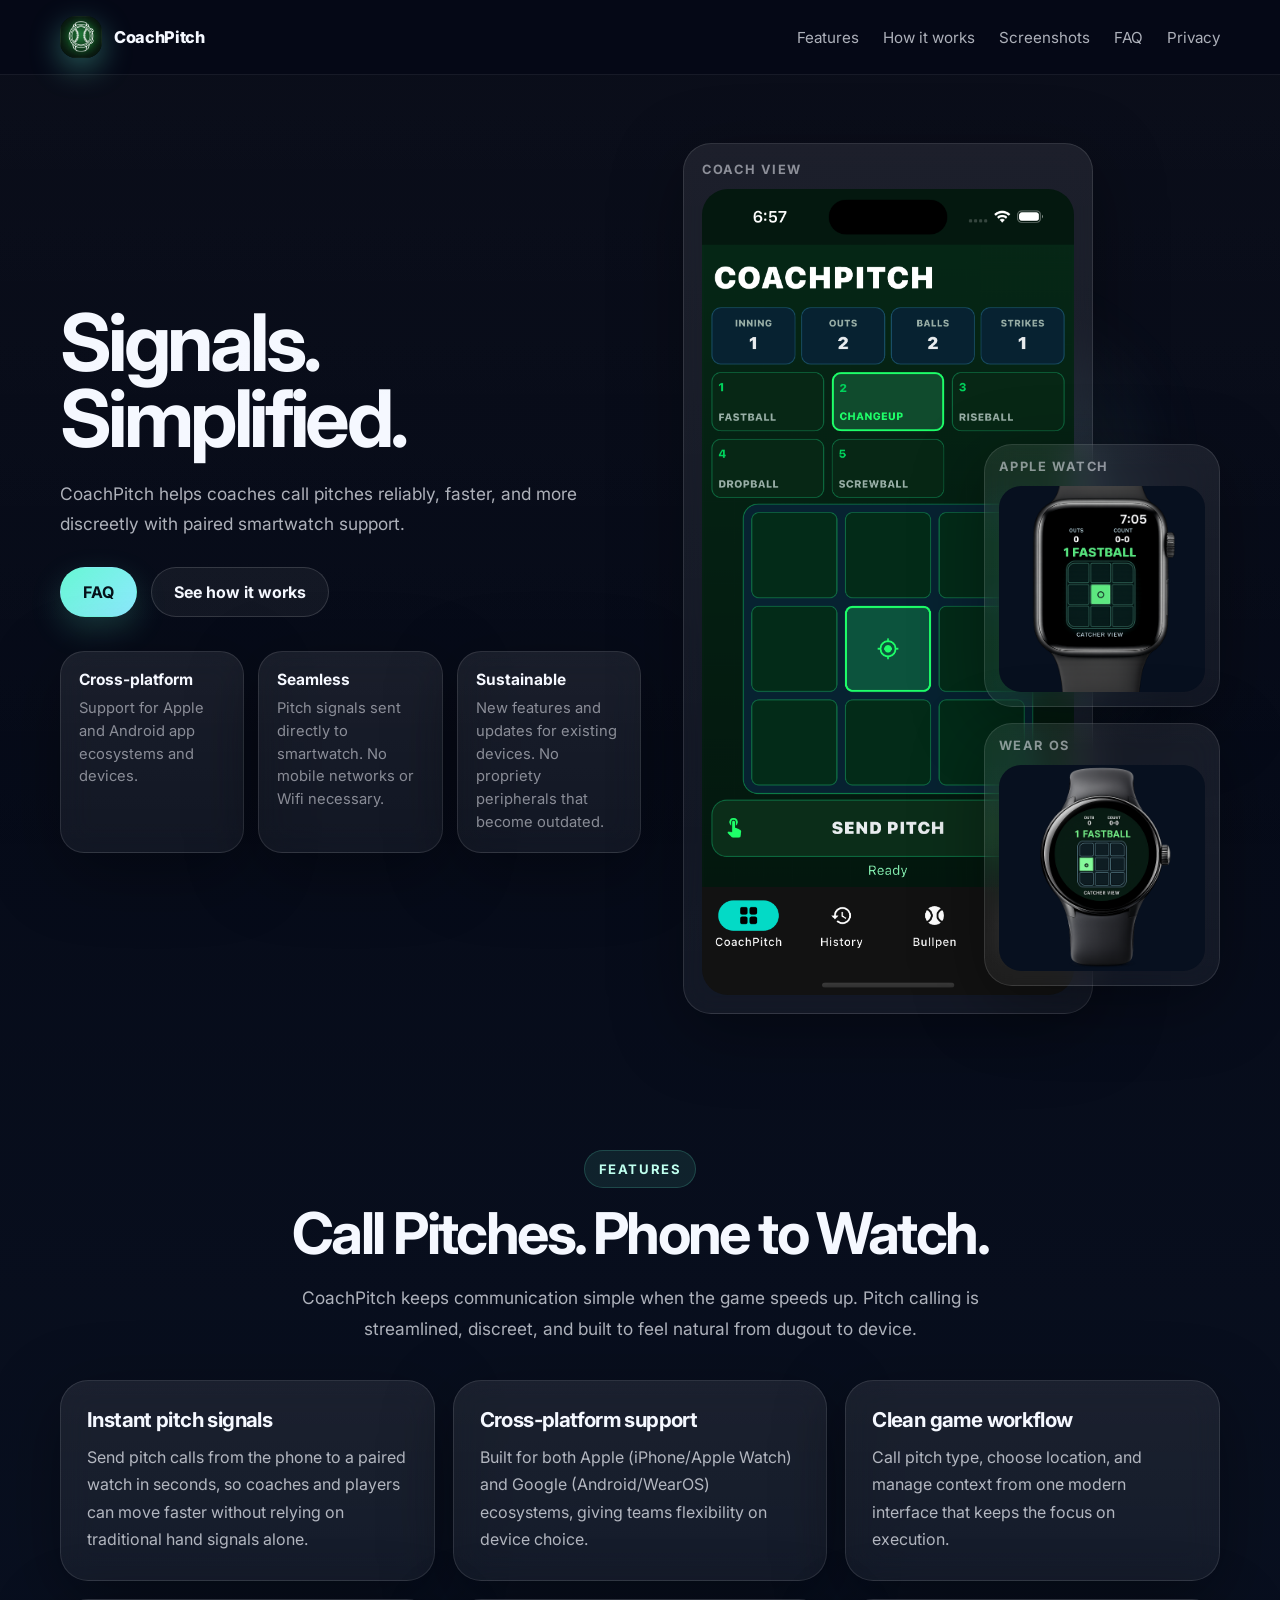
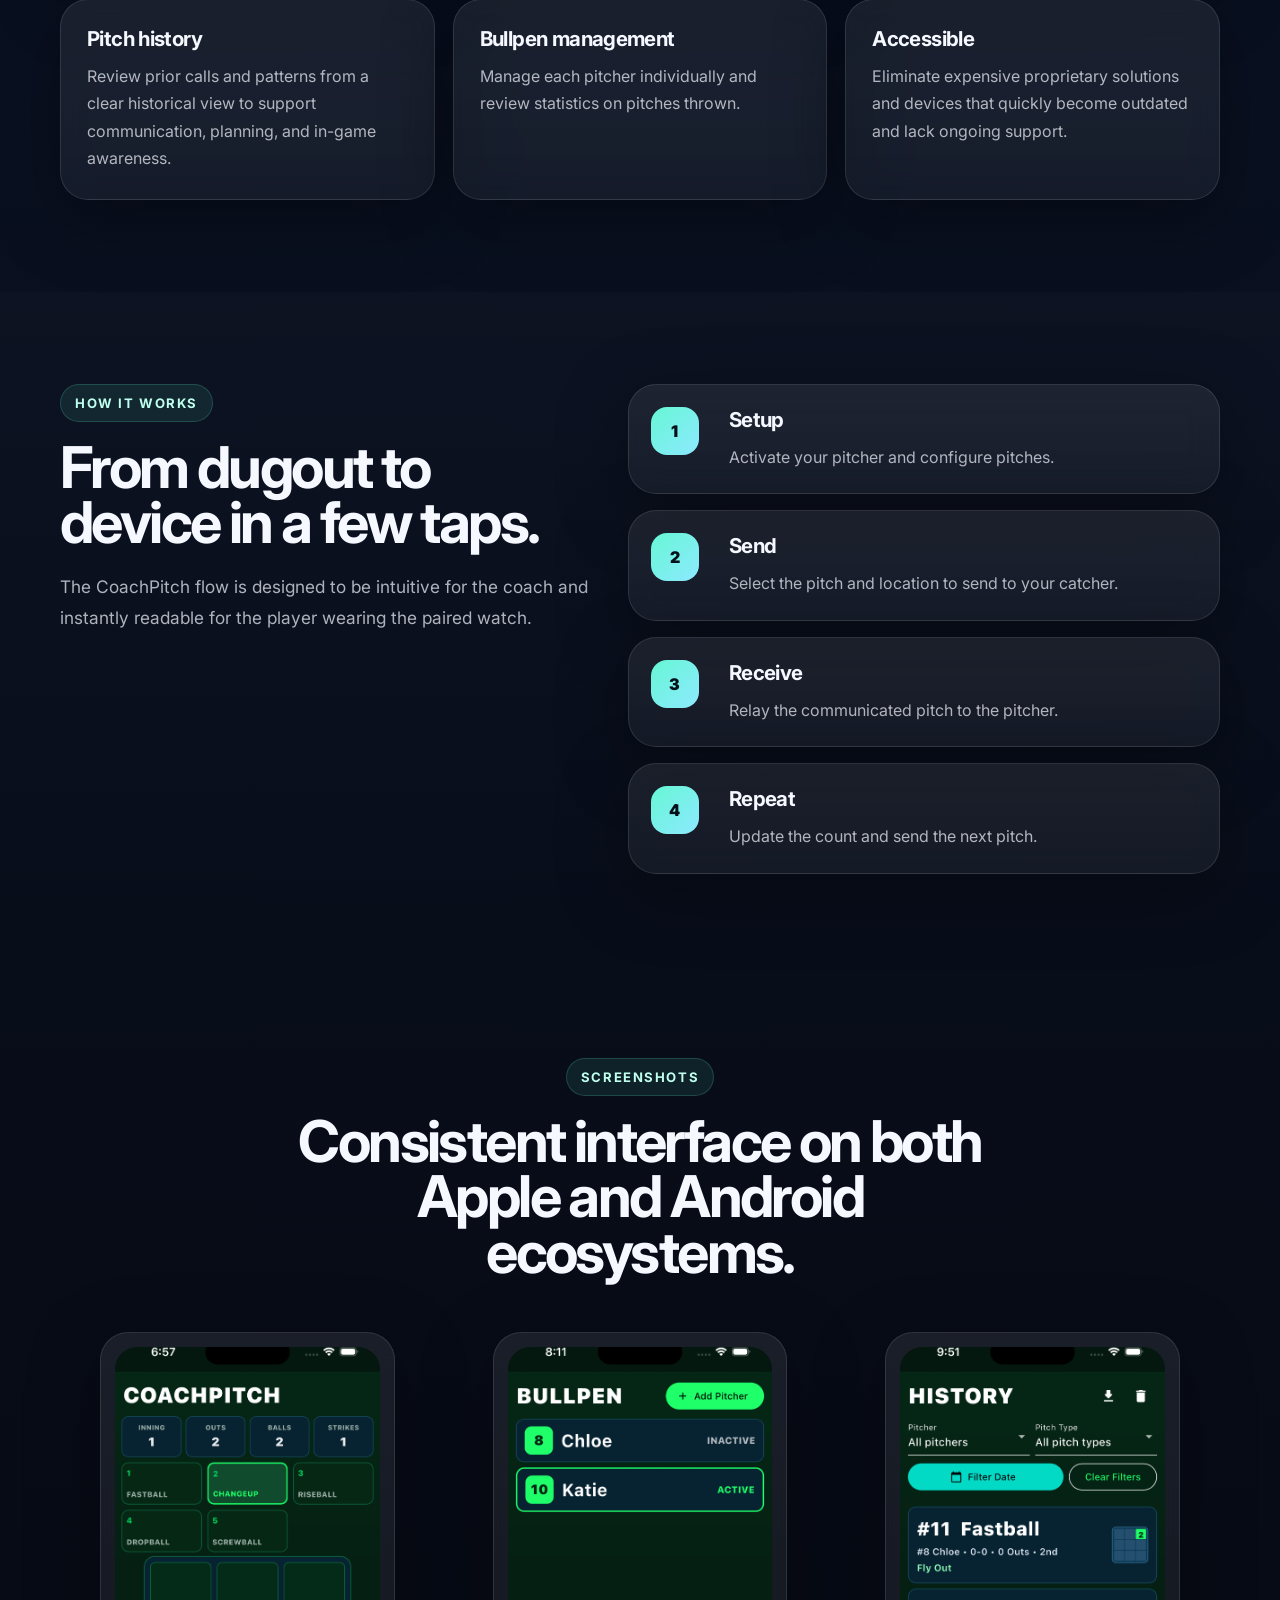
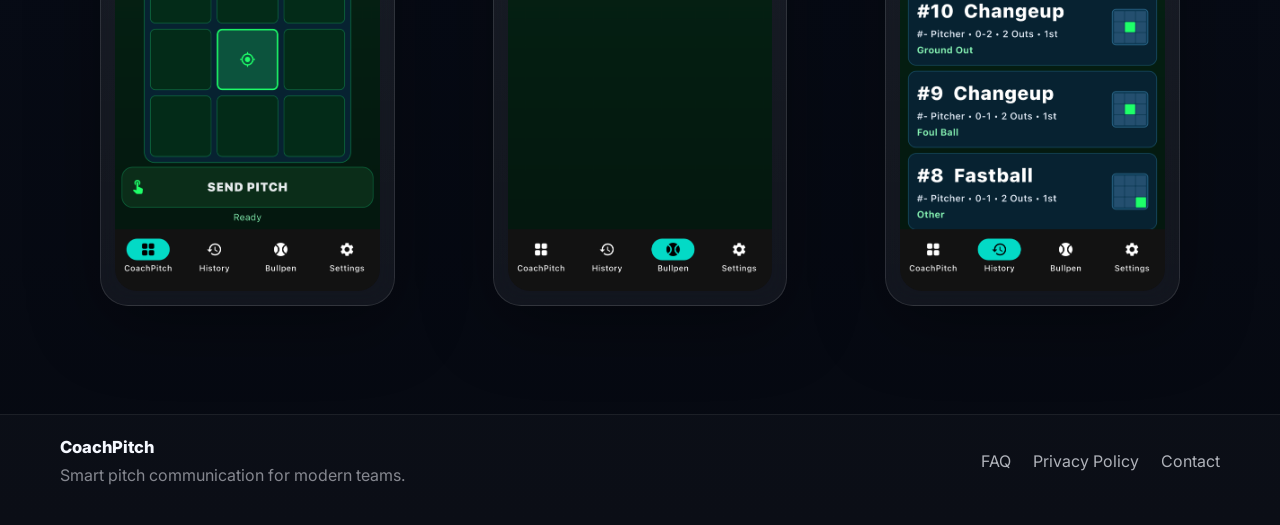
==== index.html @ 3ab7ee59 "Change image file extension from .jpg to .png" ====
<!DOCTYPE html>
<html lang="en">
<head>
  <meta charset="UTF-8" />
  <meta name="viewport" content="width=device-width, initial-scale=1.0" />
  <title>CoachPitch | Electronic Pitch Communication</title>
  <meta name="description" content="CoachPitch helps coaches send pitch signals from phone to watch with a modern workflow built for softball and baseball teams." />
  <link rel="preconnect" href="https://fonts.googleapis.com">
  <link rel="preconnect" href="https://fonts.gstatic.com" crossorigin>
  <link href="https://fonts.googleapis.com/css2?family=Inter:wght@400;500;600;700;800;900&display=swap" rel="stylesheet">
  <link rel="stylesheet" href="styles.css" />
<meta name="apple-itunes-app" content="app-id=6759991313">
</head>
<body>
  <div class="site-shell">
    <header class="topbar">
      <div class="container nav-row">
        <a class="brand" href="index.html" aria-label="CoachPitch home">
          <span class="brand-mark">
            <img src="assets/icon_ios-marketing_1024pt@1x.png" alt="" />
          </span>
          <span class="brand-text-wrap">
            <span class="brand-text">CoachPitch</span>
          </span>
        </a>

        <nav class="nav-links" aria-label="Primary navigation">
          <a href="#features">Features</a>
          <a href="#how-it-works">How it works</a>
          <a href="#screenshots">Screenshots</a>
          <a href="faq.html">FAQ</a>
          <a href="privacy.html">Privacy</a>
        </nav>

      </div>
    </header>

    <main>
      <section class="hero-section">
        <div class="container hero-grid">
          <div class="hero-copy">
            <h1>Signals. Simplified.</h1>
            <p class="hero-text">
              CoachPitch helps coaches call pitches reliably, faster, and more discreetly with paired smartwatch support.
            </p>
            <div class="hero-actions">
              <a class="button button-primary" href="faq.html">FAQ</a>
              <a class="button button-secondary" href="#how-it-works">See how it works</a>

            </div>
            <div class="hero-badges">
              <div class="mini-card">
                <strong>Cross-platform</strong>
                <span>Support for Apple and Android app ecosystems and devices.</span>
              </div>
              <div class="mini-card">
                <strong>Seamless</strong>
                <span>Pitch signals sent directly to smartwatch. No mobile networks or Wifi necessary.</span>
              </div>
              <div class="mini-card">
                <strong>Sustainable</strong>
                <span>New features and updates for existing devices. No propriety peripherals that become outdated.</span>
              </div>
            </div>
          </div>

          <div class="hero-visual">
            <div class="device-showcase">
              <div class="showcase-glow"></div>
              <div class="phone-card glass-panel">
                <div class="device-label">Coach view</div>
                <img src="assets/screenshot-phone-coach-view.jpg" alt="CoachPitch phone interface showing pitch calling controls" />
              </div>
              <div class="watch-stack">
                <div class="watch-card glass-panel">
                  <div class="device-label">Apple Watch</div>
                  <img src="assets/applewatch.png" alt="CoachPitch Apple Watch catcher view" />
                </div>
                <div class="watch-card glass-panel">
                  <div class="device-label">Wear OS</div>
                  <img src="assets/pixelwatch.png" alt="CoachPitch Wear OS catcher view" />
                </div>
              </div>
            </div>
          </div>
        </div>
      </section>

      <section id="features" class="content-section">
        <div class="container">
          <div class="section-head">
            <div class="eyebrow">Features</div>
            <h2>Call Pitches. Phone to Watch.</h2>
            <p>
              CoachPitch keeps communication simple when the game speeds up. Pitch calling is streamlined, discreet, and built to feel natural from dugout to device.
            </p>
          </div>

          <div class="feature-grid">
            <article class="feature-card glass-panel">
              <h3>Instant pitch signals</h3>
              <p>Send pitch calls from the phone to a paired watch in seconds, so coaches and players can move faster without relying on traditional hand signals alone.</p>
            </article>
            <article class="feature-card glass-panel">
              <h3>Cross-platform support</h3>
              <p>Built for both Apple (iPhone/Apple Watch) and Google (Android/WearOS) ecosystems, giving teams flexibility on device choice.</p>
            </article>
            <article class="feature-card glass-panel">
              <h3>Clean game workflow</h3>
              <p>Call pitch type, choose location, and manage context from one modern interface that keeps the focus on execution.</p>
            </article>
            <article class="feature-card glass-panel">
              <h3>Pitch history</h3>
              <p>Review prior calls and patterns from a clear historical view to support communication, planning, and in-game awareness.</p>
            </article>            
            <article class="feature-card glass-panel">
              <h3>Bullpen management</h3>
              <p>Manage each pitcher individually and review statistics on pitches thrown.</p>
            </article>
            <article class="feature-card glass-panel">
              <h3>Accessible</h3>
              <p>Eliminate expensive proprietary solutions and devices that quickly become outdated and lack ongoing support.</p>
            </article>
          </div>
        </div>
      </section>

      <section id="how-it-works" class="content-section section-alt">
        <div class="container how-grid">
          <div class="section-head left-align">
            <div class="eyebrow">How it works</div>
            <h2>From dugout to device in a few taps.</h2>
            <p>
              The CoachPitch flow is designed to be intuitive for the coach and instantly readable for the player wearing the paired watch.
            </p>
          </div>

          <div class="steps-list">
            <article class="step-card glass-panel">
              <span class="step-number">1</span>
              <div>
                <h3>Setup</h3>
                <p>Activate your pitcher and configure pitches.</p>
              </div>
            </article>
            <article class="step-card glass-panel">
              <span class="step-number">2</span>
              <div>
                <h3>Send</h3>
                <p>Select the pitch and location to send to your catcher.</p>
              </div>
            </article>
            <article class="step-card glass-panel">
              <span class="step-number">3</span>
              <div>
                <h3>Receive</h3>
                <p>Relay the communicated pitch to the pitcher.</p>
              </div>
            </article>
            <article class="step-card glass-panel">
              <span class="step-number">4</span>
              <div>
                <h3>Repeat</h3>
                <p>Update the count and send the next pitch.</p>
              </div>
            </article>
          </div>
        </div>
      </section>

      <section id="screenshots" class="content-section">
        <div class="container">
          <div class="section-head">
            <div class="eyebrow">Screenshots</div>
            <h2>Consistent interface on both Apple and Android ecosystems.</h2>
          </div>

          <div class="screenshot-grid">
            <figure class="screenshot-card glass-panel">
              <img src="assets/screenshot-phone-coach-view.jpg" alt="CoachPitch pitch location and count interface on phone" />
            </figure>
            <figure class="screenshot-card glass-panel">
              <img src="assets/screenshot-phone-pitch-selection.jpg" alt="CoachPitch phone screenshot showing pitch selection screen" />
            </figure>
            <figure class="screenshot-card glass-panel">
              <img src="assets/features_phone_2.png" alt="CoachPitch phone screenshot showing pitch history" />
            </figure>
          </div>
        </div>
      </section>

    </main>

    <footer class="site-footer">
      <div class="container footer-grid">
        <div>
          <div class="footer-brand">CoachPitch</div>
          <p>Smart pitch communication for modern teams.</p>
        </div>
        <div class="footer-links">
          <a href="faq.html">FAQ</a>
          <a href="privacy.html">Privacy Policy</a>
          <a href="mailto:hello@coachpitch.app">Contact</a>
        </div>
      </div>
    </footer>
  </div>
</body>
</html>
---- styles.css ----
:root {
  --bg: #050816;
  --bg-alt: #0b1224;
  --panel: rgba(255, 255, 255, 0.06);
  --panel-strong: rgba(255, 255, 255, 0.09);
  --border: rgba(255, 255, 255, 0.11);
  --text: #f5f8ff;
  --muted: rgba(245, 248, 255, 0.7);
  --muted-soft: rgba(245, 248, 255, 0.52);
  --accent: #66f7d4;
  --accent-2: #8de9ff;
  --shadow: 0 18px 70px rgba(0, 0, 0, 0.34);
  --radius: 28px;
  --watch-aspect-ratio: 1.18;
  --watch-zoom-factor: 1.18;
}

* { box-sizing: border-box; }
html { scroll-behavior: smooth; }
body {
  margin: 0;
  min-width: 320px;
  font-family: 'Inter', system-ui, -apple-system, BlinkMacSystemFont, 'Segoe UI', sans-serif;
  color: var(--text);
  background:
    radial-gradient(circle at 15% 15%, rgba(102, 247, 212, 0.18), transparent 0 28%),
    radial-gradient(circle at 85% 22%, rgba(141, 233, 255, 0.12), transparent 0 22%),
    radial-gradient(circle at 45% 80%, rgba(102, 247, 212, 0.08), transparent 0 20%),
    linear-gradient(180deg, #040713 0%, #091020 45%, #060911 100%);
}

a { color: inherit; text-decoration: none; }
img { display: block; width: 100%; height: auto; }
code {
  font-family: ui-monospace, SFMono-Regular, Menlo, Monaco, Consolas, monospace;
  color: var(--accent);
  background: rgba(255,255,255,0.07);
  padding: 0.12rem 0.4rem;
  border-radius: 8px;
}

.site-shell {
  min-height: 100vh;
  position: relative;
}

.site-shell::before {
  content: '';
  position: fixed;
  inset: 0;
  pointer-events: none;
  background: linear-gradient(180deg, rgba(255,255,255,0.03), rgba(255,255,255,0));
}

.container {
  width: min(1160px, calc(100% - 40px));
  margin: 0 auto;
}

.narrow-container {
  width: min(860px, calc(100% - 40px));
}

.topbar {
  position: sticky;
  top: 0;
  z-index: 40;
  backdrop-filter: blur(20px);
  background: rgba(5, 8, 22, 0.74);
  border-bottom: 1px solid rgba(255,255,255,0.07);
}

.simple-topbar {
  position: relative;
}

.nav-row {
  display: flex;
  align-items: center;
  justify-content: space-between;
  gap: 24px;
  padding: 16px 0;
}

.brand {
  display: inline-flex;
  align-items: center;
  gap: 12px;
}

.brand-mark {
  width: 42px;
  height: 42px;
  border-radius: 16px;
  display: inline-block;
  overflow: hidden;
  box-shadow: 0 10px 30px rgba(102,247,212,0.35);
}

.brand-mark img {
  width: 100%;
  height: 100%;
  object-fit: cover;
}

.brand-text-wrap {
  display: flex;
  flex-direction: column;
  gap: 2px;
}

.brand-text {
  font-size: 1.02rem;
  font-weight: 800;
  letter-spacing: -0.02em;
}

.brand-subtext {
  font-size: 0.76rem;
  color: var(--muted-soft);
}

.nav-links {
  display: flex;
  align-items: center;
  gap: 24px;
  color: var(--muted);
  font-size: 0.95rem;
}

.nav-links a:hover,
.footer-links a:hover {
  color: var(--text);
}

.button {
  display: inline-flex;
  align-items: center;
  justify-content: center;
  border-radius: 999px;
  padding: 14px 22px;
  font-weight: 700;
  transition: transform 0.18s ease, background 0.18s ease, border-color 0.18s ease, color 0.18s ease;
  border: 1px solid transparent;
}

.button:hover { transform: translateY(-1px); }

.button-primary {
  color: #041018;
  background: linear-gradient(135deg, var(--accent), var(--accent-2));
  box-shadow: 0 12px 32px rgba(102,247,212,0.18);
}

.button-secondary {
  background: rgba(255,255,255,0.05);
  border-color: rgba(255,255,255,0.14);
  color: var(--text);
}

.button-full {
  width: 100%;
}

.hero-section {
  padding: 68px 0 44px;
}

.hero-grid {
  display: grid;
  grid-template-columns: 1.04fr 0.96fr;
  gap: 42px;
  align-items: center;
}

.eyebrow {
  display: inline-flex;
  align-items: center;
  gap: 10px;
  margin-bottom: 18px;
  border: 1px solid rgba(102, 247, 212, 0.18);
  background: rgba(102, 247, 212, 0.09);
  color: #bfffee;
  padding: 10px 14px;
  border-radius: 999px;
  font-size: 0.82rem;
  font-weight: 700;
  letter-spacing: 0.12em;
  text-transform: uppercase;
}

.hero-copy h1,
.section-head h1,
.section-head h2 {
  margin: 0;
  letter-spacing: -0.045em;
  line-height: 0.96;
}

.hero-copy h1 {
  font-size: clamp(3rem, 6.2vw, 5.4rem);
  max-width: 11ch;
}

.hero-text,
.section-head p,
.legal-head p {
  margin: 22px 0 0;
  color: var(--muted);
  line-height: 1.75;
  font-size: 1.08rem;
}

.hero-actions {
  display: flex;
  gap: 14px;
  flex-wrap: wrap;
  margin-top: 28px;
}

.hero-badges {
  display: grid;
  grid-template-columns: repeat(3, 1fr);
  gap: 14px;
  margin-top: 34px;
}

.mini-card,
.glass-panel {
  background: linear-gradient(180deg, rgba(255,255,255,0.08), rgba(255,255,255,0.05));
  border: 1px solid var(--border);
  box-shadow: var(--shadow);
  backdrop-filter: blur(16px);
}

.mini-card {
  border-radius: 24px;
  padding: 18px;
}

.mini-card strong {
  display: block;
  margin-bottom: 8px;
  font-size: 0.97rem;
}

.mini-card span {
  display: block;
  color: var(--muted-soft);
  line-height: 1.55;
  font-size: 0.92rem;
}

.hero-visual {
  position: relative;
}

.device-showcase {
  position: relative;
  min-height: 640px;
}

.showcase-glow {
  position: absolute;
  inset: 10% 12% 18% 12%;
  background: radial-gradient(circle, rgba(102,247,212,0.22) 0%, rgba(141,233,255,0.10) 30%, rgba(0,0,0,0) 72%);
  filter: blur(28px);
}

.phone-card,
.watch-card,
.feature-card,
.step-card,
.screenshot-card,
.faq-item,
.legal-card {
  border-radius: var(--radius);
}

.phone-card,
.watch-card {
  position: relative;
  overflow: hidden;
}

.phone-card {
  width: min(100%, 410px);
  padding: 18px;
}

.phone-card img {
  border-radius: 26px;
  background: #07101f;
  aspect-ratio: 9 / 19.5;
  object-fit: cover;
}

.watch-stack {
  position: absolute;
  right: 0;
  bottom: 28px;
  width: min(44%, 260px);
  display: grid;
  gap: 16px;
}

.watch-card {
  padding: 14px;
  overflow: hidden;
}

.watch-card img {
  border-radius: 22px;
  aspect-ratio: 1 / 1;
  object-fit: cover;
  background: #07101f;
}

.device-label {
  font-size: 0.8rem;
  font-weight: 700;
  letter-spacing: 0.12em;
  text-transform: uppercase;
  color: var(--muted-soft);
  margin-bottom: 12px;
}

.brand-strip {
  padding: 10px 0 0;
}

.strip-grid {
  display: grid;
  grid-template-columns: repeat(4, 1fr);
  gap: 14px;
}

.strip-grid span {
  border: 1px solid rgba(255,255,255,0.09);
  border-radius: 999px;
  padding: 15px 18px;
  color: var(--muted);
  text-align: center;
  background: rgba(255,255,255,0.03);
  font-size: 0.94rem;
}

.content-section {
  padding: 92px 0;
}

.section-alt {
  background: linear-gradient(180deg, rgba(255,255,255,0.015), rgba(255,255,255,0));
}

.section-head {
  max-width: 760px;
  margin: 0 auto 36px;
  text-align: center;
}

.left-align {
  margin-left: 0;
  text-align: left;
}

.section-head h2,
.section-head h1 {
  font-size: clamp(2.3rem, 4.5vw, 4.1rem);
}

.feature-grid {
  display: grid;
  grid-template-columns: repeat(3, 1fr);
  gap: 18px;
}

.feature-card {
  padding: 26px;
}

.feature-card h3,
.step-card h3,
.faq-item h2,
.legal-card h2 {
  margin: 0 0 12px;
  font-size: 1.28rem;
  letter-spacing: -0.03em;
}

.feature-card p,
.step-card p,
.faq-item p,
.legal-card p,
.helper-text,
.form-note {
  margin: 0;
  line-height: 1.72;
  color: var(--muted);
}

.how-grid {
  display: grid;
  grid-template-columns: 0.95fr 1.05fr;
  gap: 32px;
  align-items: start;
}

.steps-list {
  display: grid;
  gap: 16px;
}

.step-card {
  display: grid;
  grid-template-columns: 60px 1fr;
  gap: 18px;
  align-items: start;
  padding: 22px;
}

.step-number {
  width: 48px;
  height: 48px;
  border-radius: 16px;
  display: inline-flex;
  align-items: center;
  justify-content: center;
  font-size: 1rem;
  font-weight: 900;
  color: #021019;
  background: linear-gradient(135deg, var(--accent), var(--accent-2));
}

.screenshot-grid {
  display: grid;
  grid-template-columns: repeat(3, 1fr);
  gap: 18px;
}

.screenshot-card {
  overflow: hidden;
  padding: 14px;
}

.screenshot-card img {
  border-radius: 22px;
  background: #07101f;
  aspect-ratio: 9 / 18.5;
  object-fit: cover;
}


.screenshot-card figcaption {
  padding-top: 12px;
  color: var(--muted);
  font-size: 0.94rem;
}

.helper-text {
  margin-top: 18px;
}

.form-note {
  font-size: 0.9rem;
  margin-top: 6px;
}

.site-footer {
  padding: 22px 0 40px;
  border-top: 1px solid rgba(255,255,255,0.07);
  background: rgba(255,255,255,0.02);
}

.footer-grid {
  display: flex;
  align-items: center;
  justify-content: space-between;
  gap: 20px;
}

.footer-brand {
  font-size: 1.04rem;
  font-weight: 800;
}

.site-footer p {
  margin: 8px 0 0;
  color: var(--muted-soft);
}

.footer-links {
  display: flex;
  gap: 22px;
  color: var(--muted);
}

.legal-main {
  padding: 60px 0 90px;
}

.legal-head {
  margin-bottom: 24px;
}

.faq-list {
  display: grid;
  gap: 16px;
}

.faq-item,
.legal-card {
  padding: 24px;
}

.legal-content a {
  color: var(--accent);
}

.legal-card h2 {
  margin-top: 26px;
}

.legal-card h2:first-of-type {
  margin-top: 0;
}

@media (max-width: 1080px) {
  .nav-links {
    gap: 16px;
    font-size: 0.9rem;
  }

  .hero-grid,
  .how-grid {
    grid-template-columns: 1fr;
  }

  .hero-badges,
  .feature-grid,
  .strip-grid,
  .screenshot-grid {
    grid-template-columns: repeat(2, 1fr);
  }

  .device-showcase {
    min-height: 0;
  }

  .watch-stack {
    position: static;
    width: 100%;
    grid-template-columns: repeat(2, 1fr);
    margin-top: 16px;
  }
}

@media (max-width: 820px) {
  .nav-links {
    display: none;
  }

  .nav-row {
    flex-wrap: wrap;
  }

  .nav-cta {
    width: 100%;
  }

  .hero-section {
    padding-top: 34px;
  }

  .hero-copy h1 {
    max-width: none;
  }

  .hero-badges,
  .feature-grid,
  .strip-grid,
  .screenshot-grid,
  .watch-stack,
  .footer-grid {
    grid-template-columns: 1fr;
    display: grid;
  }

  .phone-card {
    width: 100%;
  }

  .button,
  .hero-actions a {
    width: 100%;
  }

  .hero-actions {
    flex-direction: column;
  }

  .content-section {
    padding: 72px 0;
  }
}
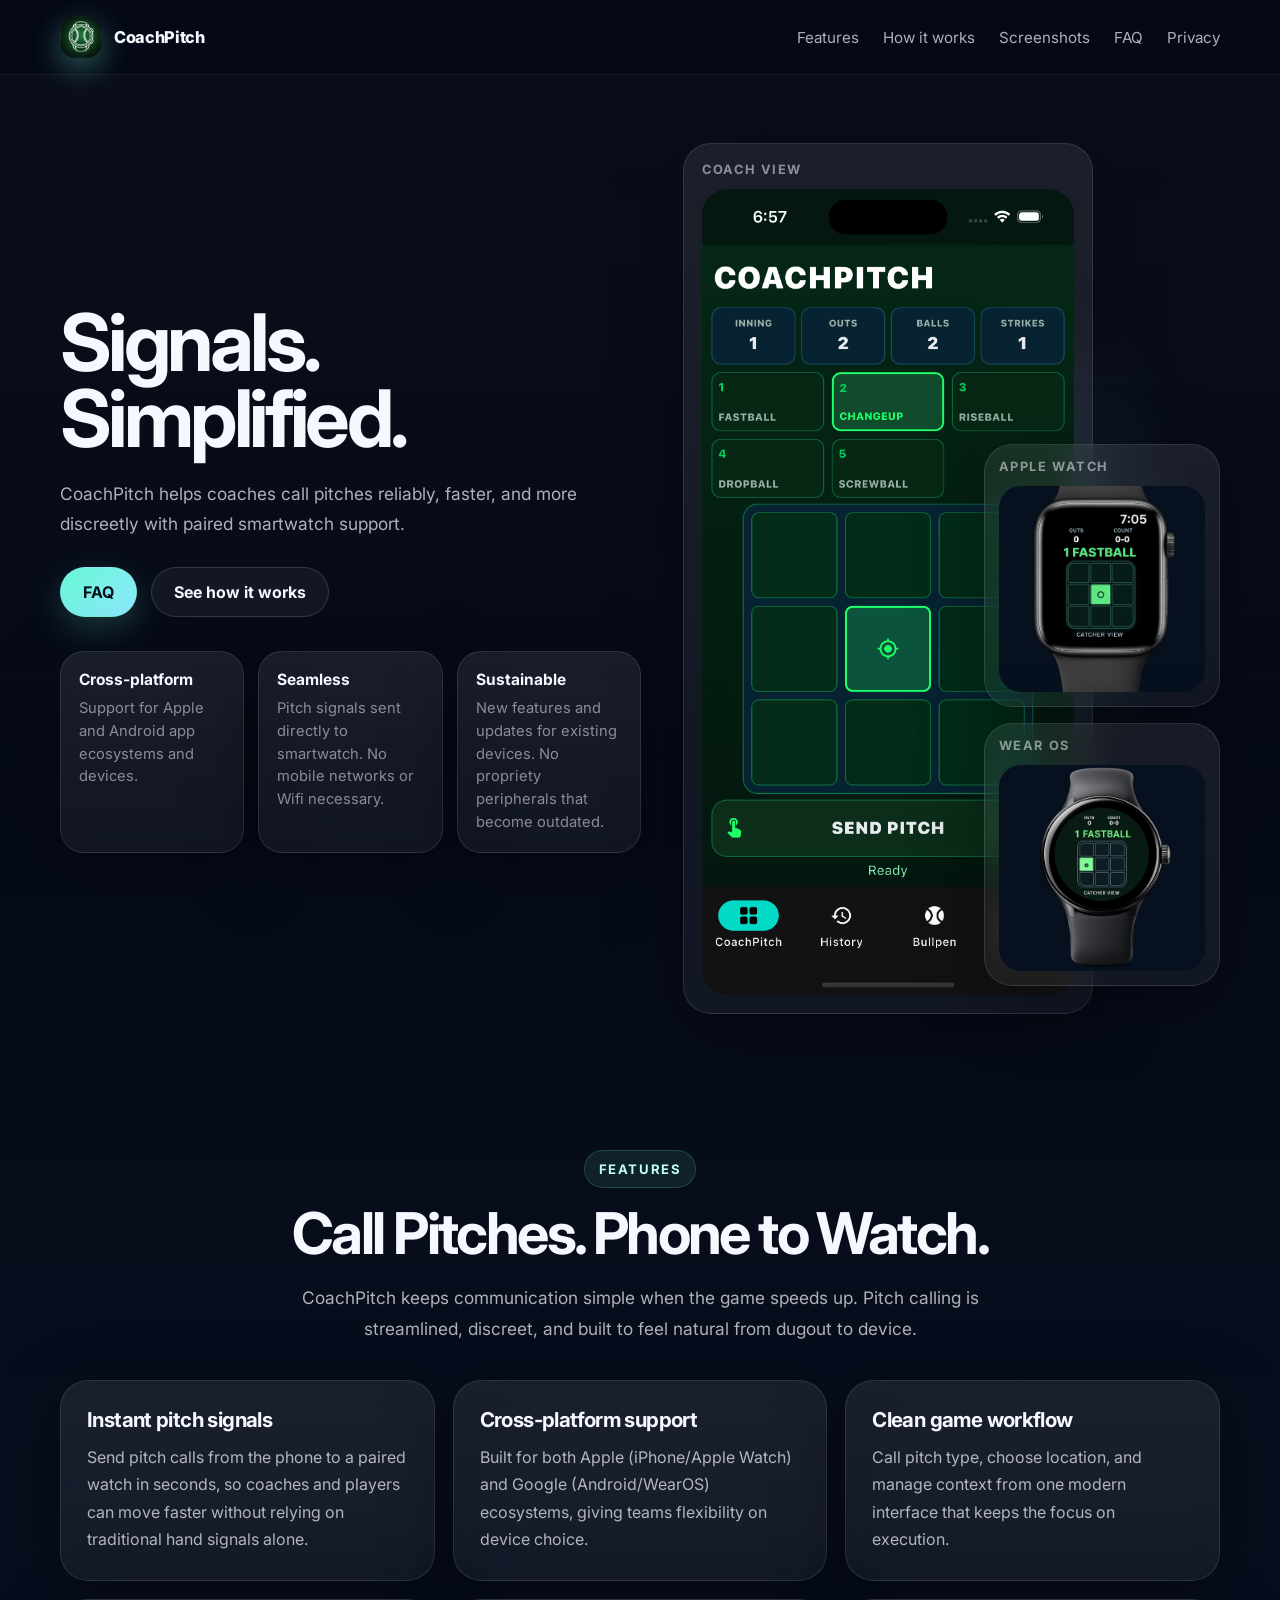
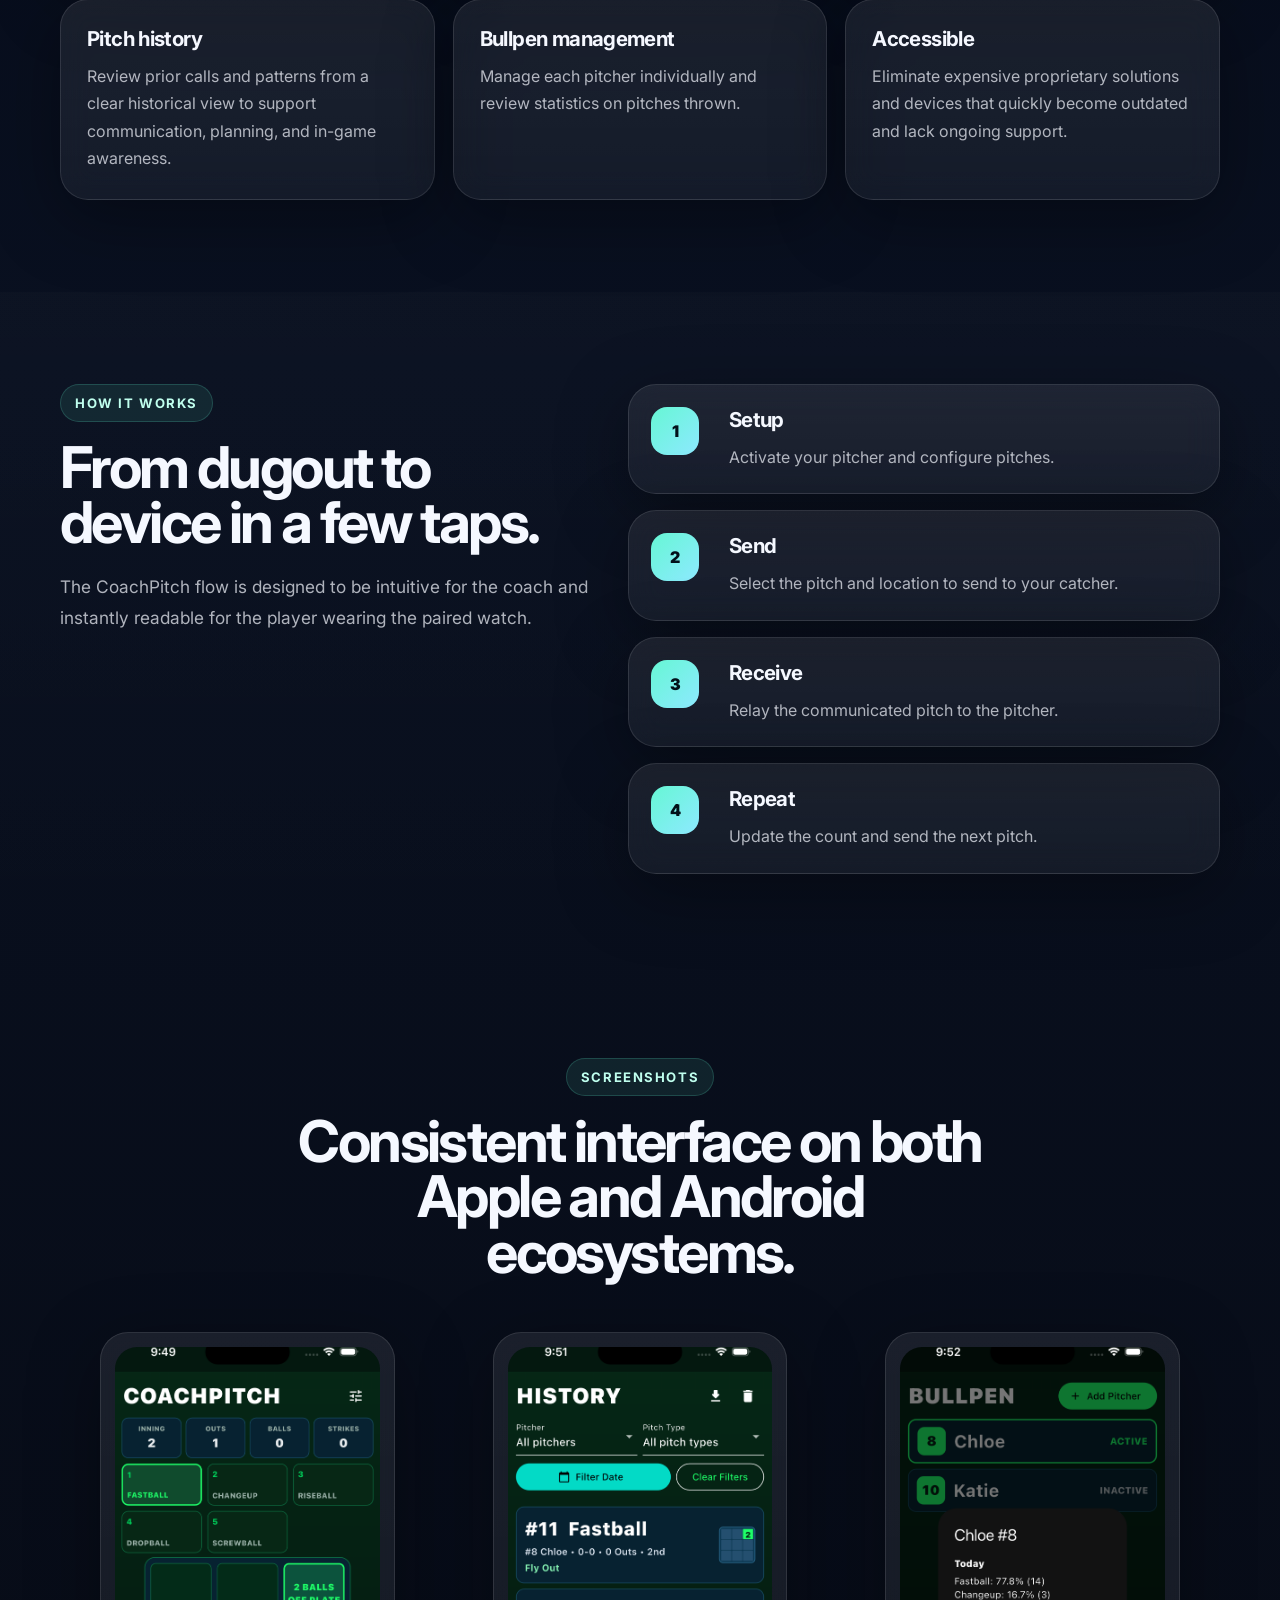
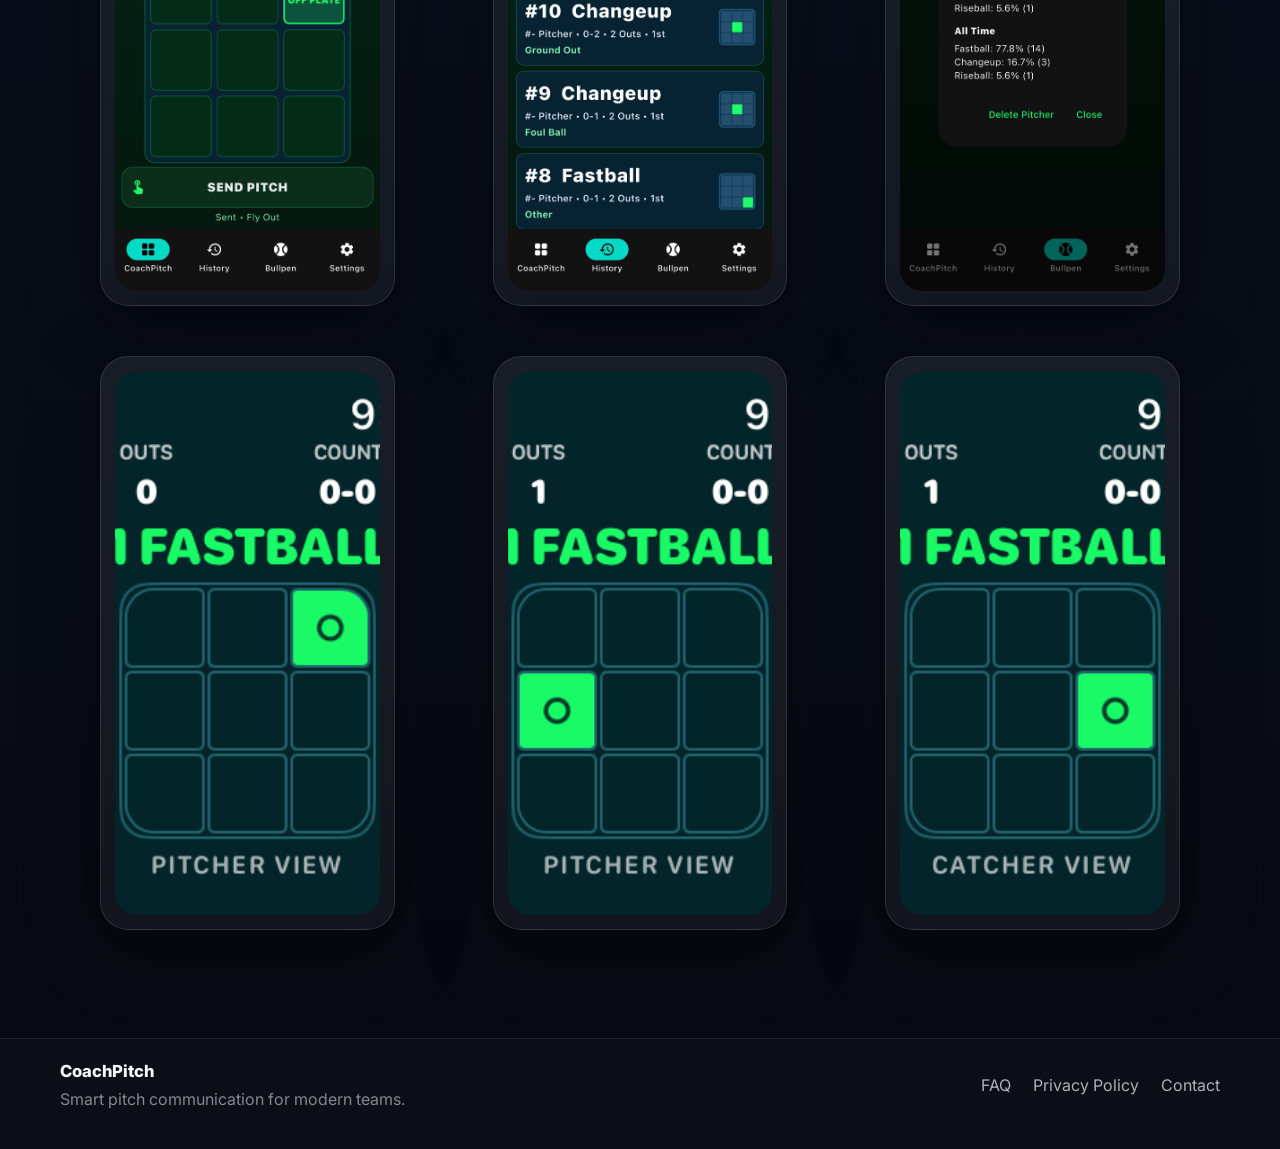
==== commit d8ebd695: "Update homepage screenshots section Co-authored-by: huangxh88 <7042583+huangxh88@users.noreply.githu" ====
--- a/index.html
+++ b/index.html
@@ -177,13 +177,22 @@
 
           <div class="screenshot-grid">
             <figure class="screenshot-card glass-panel">
-              <img src="assets/screenshot-phone-coach-view.jpg" alt="CoachPitch pitch location and count interface on phone" />
-            </figure>
-            <figure class="screenshot-card glass-panel">
-              <img src="assets/screenshot-phone-pitch-selection.jpg" alt="CoachPitch phone screenshot showing pitch selection screen" />
+              <img src="assets/features_phone_1.png" alt="CoachPitch phone screenshot showing the main game setup interface" />
             </figure>
             <figure class="screenshot-card glass-panel">
               <img src="assets/features_phone_2.png" alt="CoachPitch phone screenshot showing pitch history" />
+            </figure>
+            <figure class="screenshot-card glass-panel">
+              <img src="assets/features_phone_3.png" alt="CoachPitch phone screenshot showing live pitch controls" />
+            </figure>
+            <figure class="screenshot-card glass-panel">
+              <img src="assets/features_watch_1.png" alt="CoachPitch smartwatch screenshot showing pitch controls" />
+            </figure>
+            <figure class="screenshot-card glass-panel">
+              <img src="assets/features_watch_2.png" alt="CoachPitch smartwatch screenshot showing the recent pitch menu" />
+            </figure>
+            <figure class="screenshot-card glass-panel">
+              <img src="assets/features_watch_3.png" alt="CoachPitch smartwatch screenshot showing the watch home interface" />
             </figure>
           </div>
         </div>
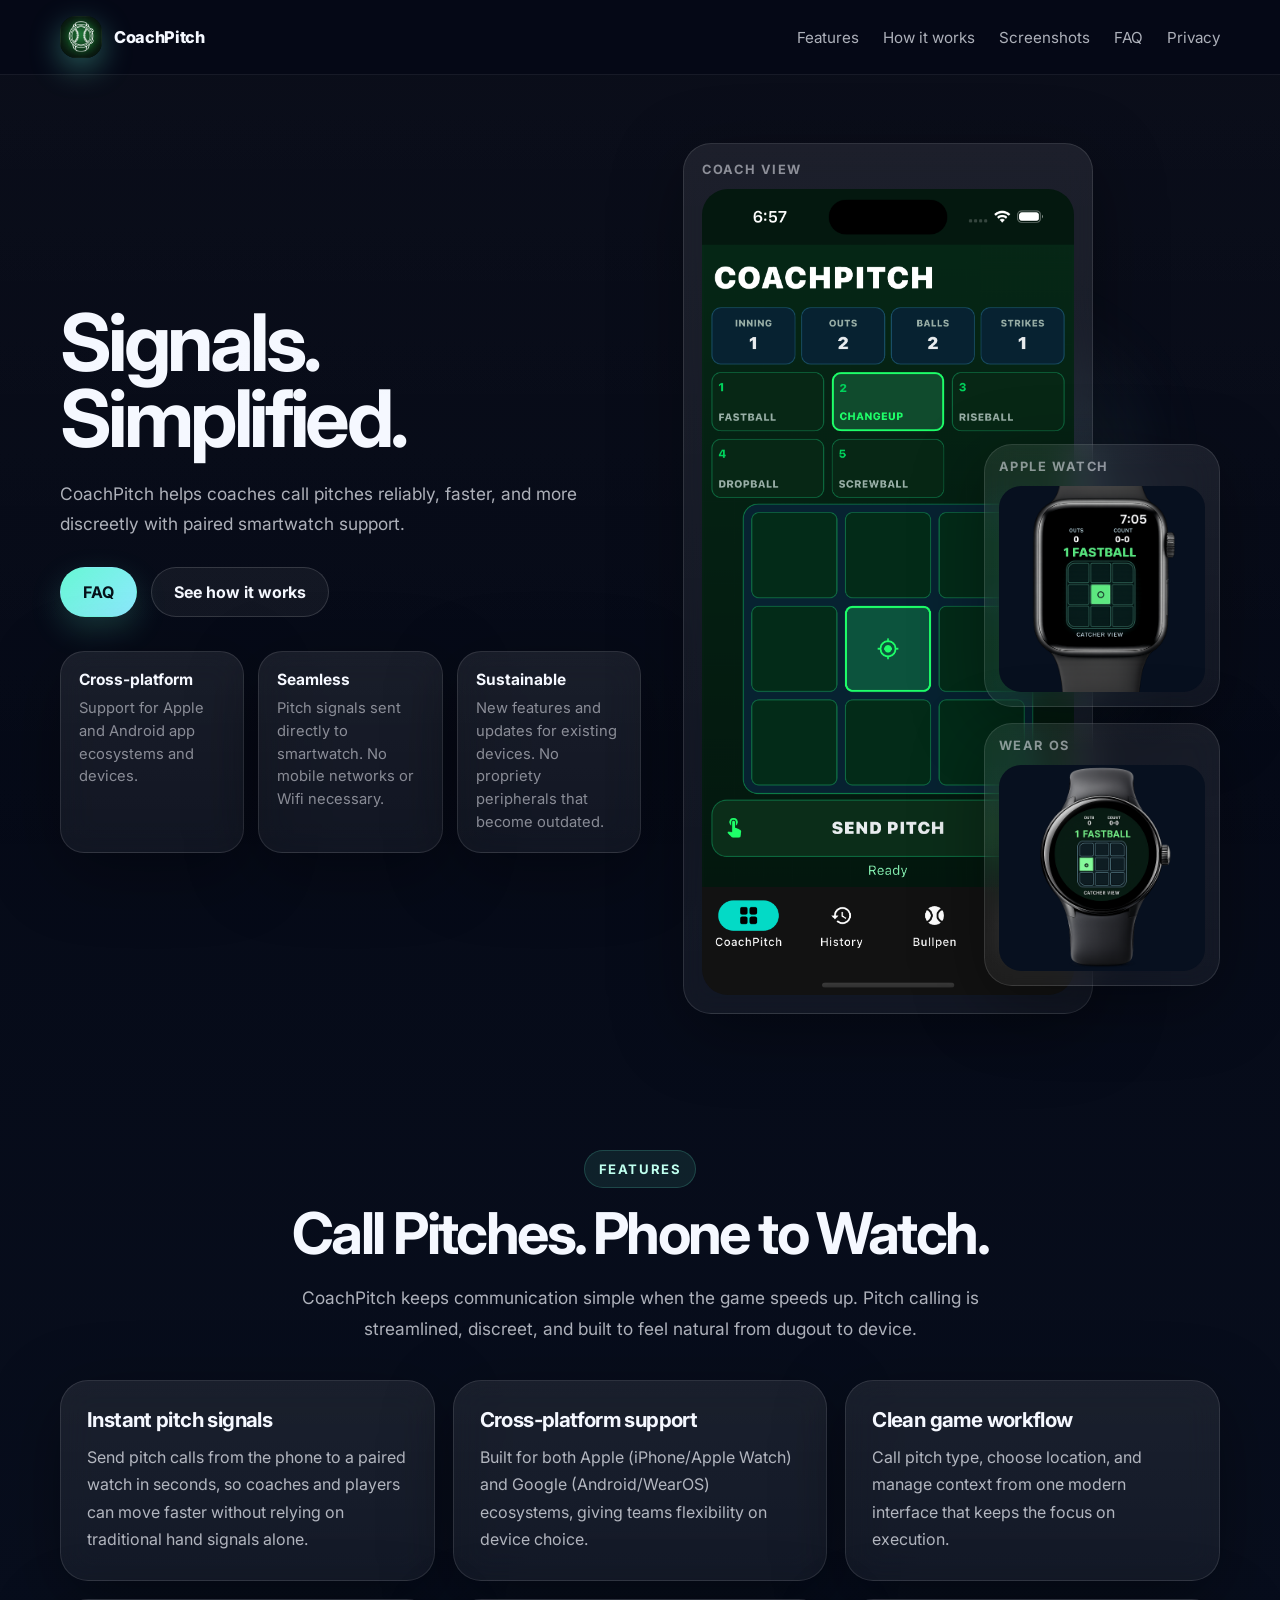
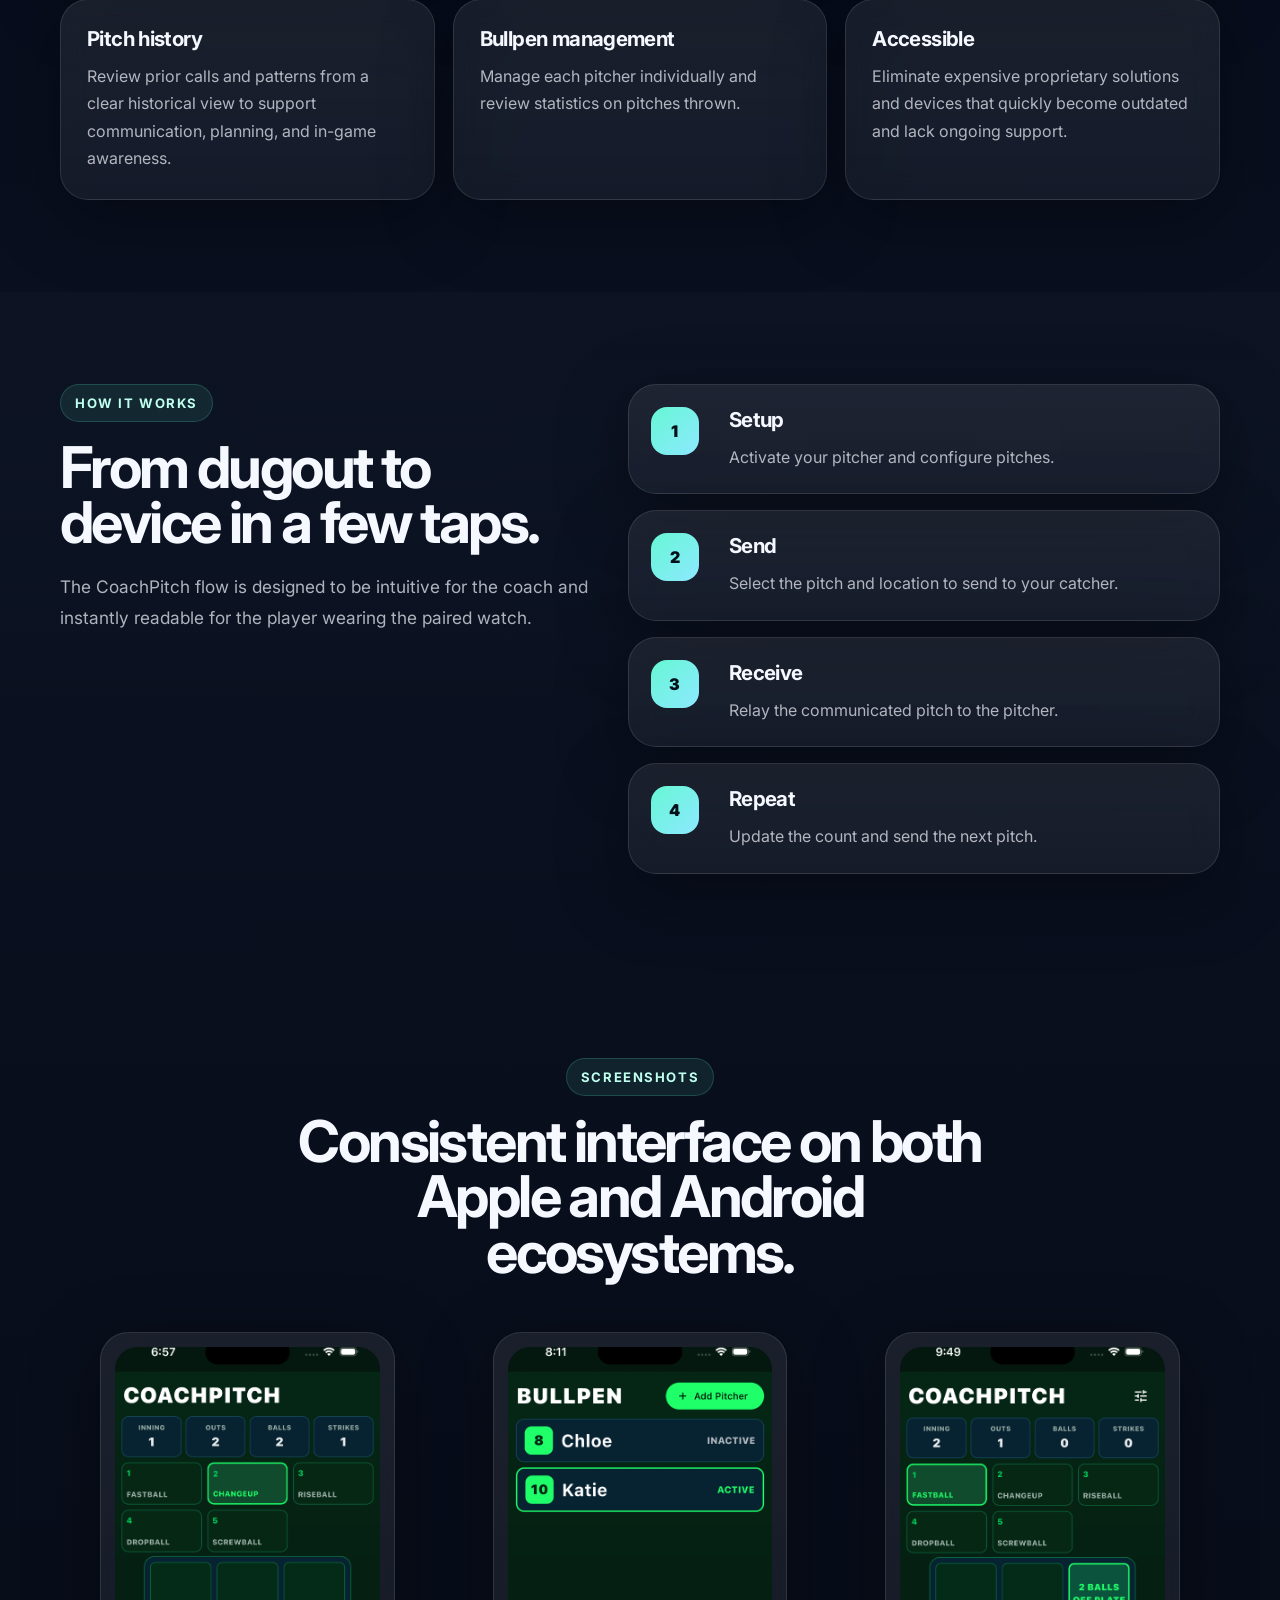
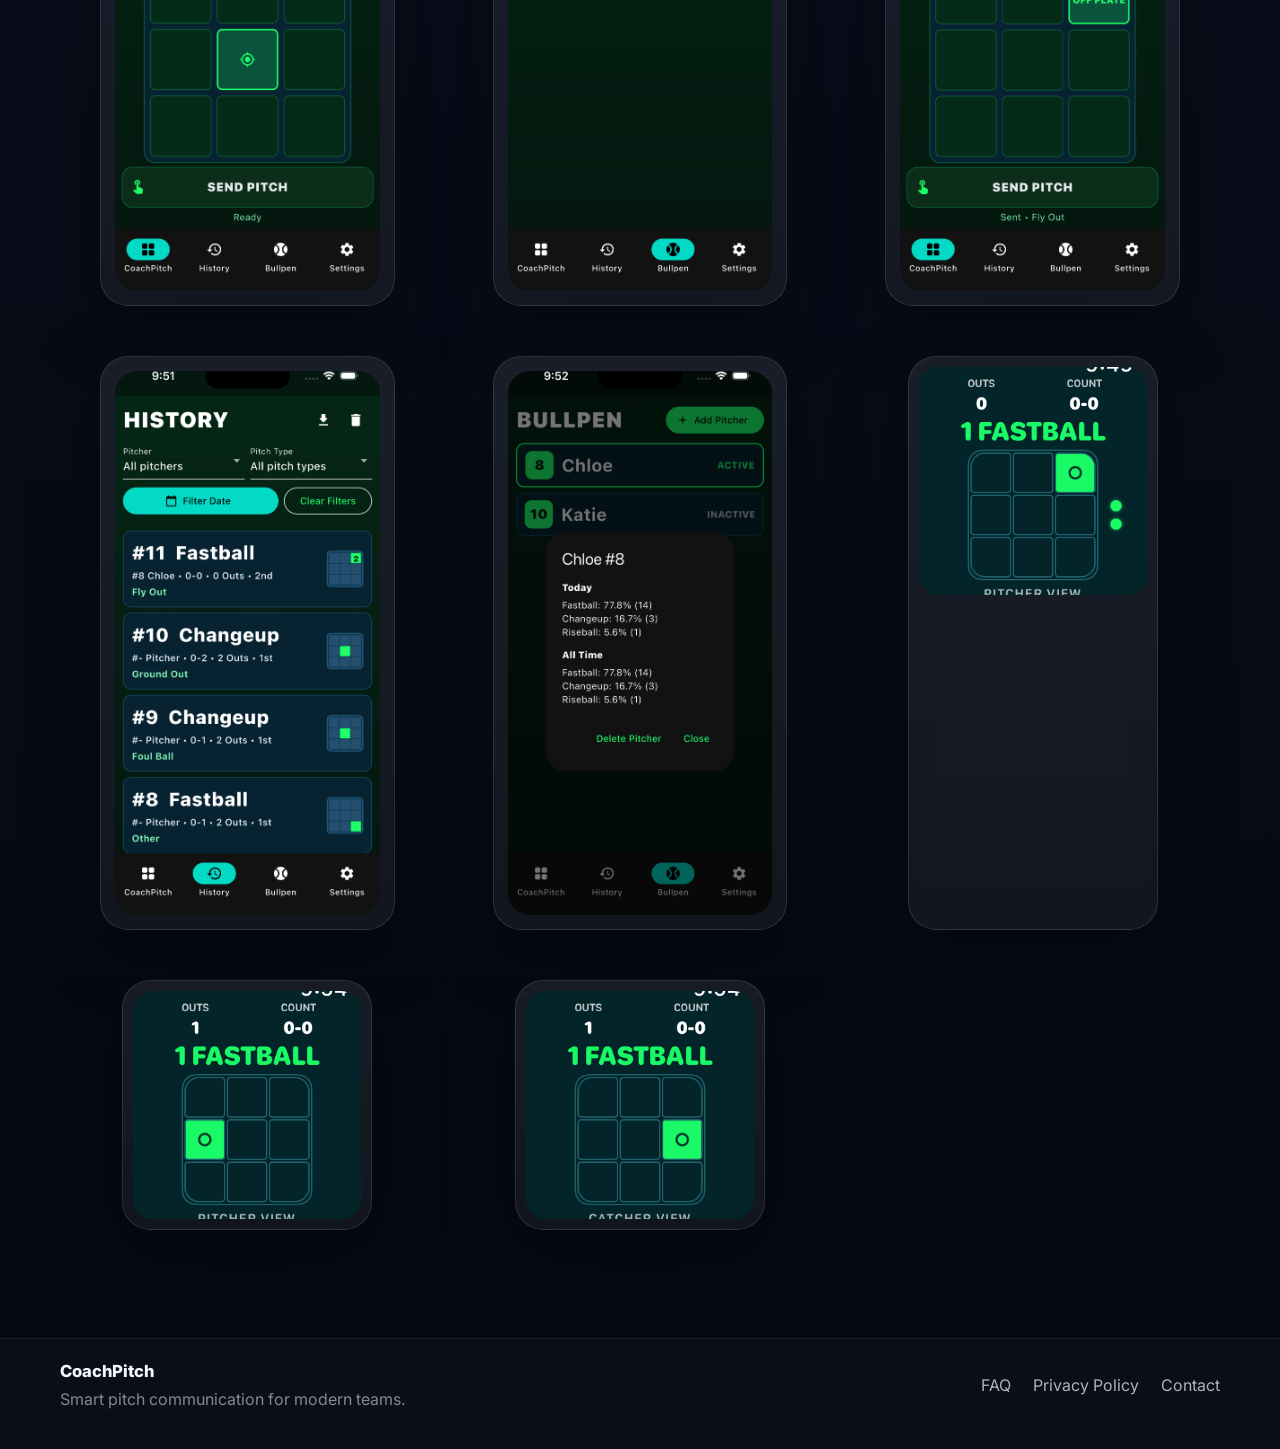
==== commit 494ad8b2: "Refine screenshots gallery layout Co-authored-by: huangxh88 <7042583+huangxh88@users.noreply.github." ====
--- a/index.html
+++ b/index.html
@@ -177,6 +177,12 @@
 
           <div class="screenshot-grid">
             <figure class="screenshot-card glass-panel">
+              <img src="assets/screenshot-phone-coach-view.jpg" alt="CoachPitch pitch location and count interface on phone" />
+            </figure>
+            <figure class="screenshot-card glass-panel">
+              <img src="assets/screenshot-phone-pitch-selection.jpg" alt="CoachPitch phone screenshot showing pitch selection screen" />
+            </figure>
+            <figure class="screenshot-card glass-panel">
               <img src="assets/features_phone_1.png" alt="CoachPitch phone screenshot showing the main game setup interface" />
             </figure>
             <figure class="screenshot-card glass-panel">
@@ -185,13 +191,13 @@
             <figure class="screenshot-card glass-panel">
               <img src="assets/features_phone_3.png" alt="CoachPitch phone screenshot showing live pitch controls" />
             </figure>
-            <figure class="screenshot-card glass-panel">
+            <figure class="screenshot-card screenshot-card-watch glass-panel">
               <img src="assets/features_watch_1.png" alt="CoachPitch smartwatch screenshot showing pitch controls" />
             </figure>
-            <figure class="screenshot-card glass-panel">
+            <figure class="screenshot-card screenshot-card-watch glass-panel">
               <img src="assets/features_watch_2.png" alt="CoachPitch smartwatch screenshot showing the recent pitch menu" />
             </figure>
-            <figure class="screenshot-card glass-panel">
+            <figure class="screenshot-card screenshot-card-watch glass-panel">
               <img src="assets/features_watch_3.png" alt="CoachPitch smartwatch screenshot showing the watch home interface" />
             </figure>
           </div>
--- a/styles.css
+++ b/styles.css
@@ -450,6 +450,17 @@
   object-fit: cover;
 }
 
+.screenshot-card-watch {
+  width: min(100%, 250px);
+  justify-self: center;
+  padding: 10px;
+}
+
+.screenshot-card-watch img {
+  aspect-ratio: 1 / 1;
+  border-radius: 20px;
+}
+
 
 .screenshot-card figcaption {
   padding-top: 12px;
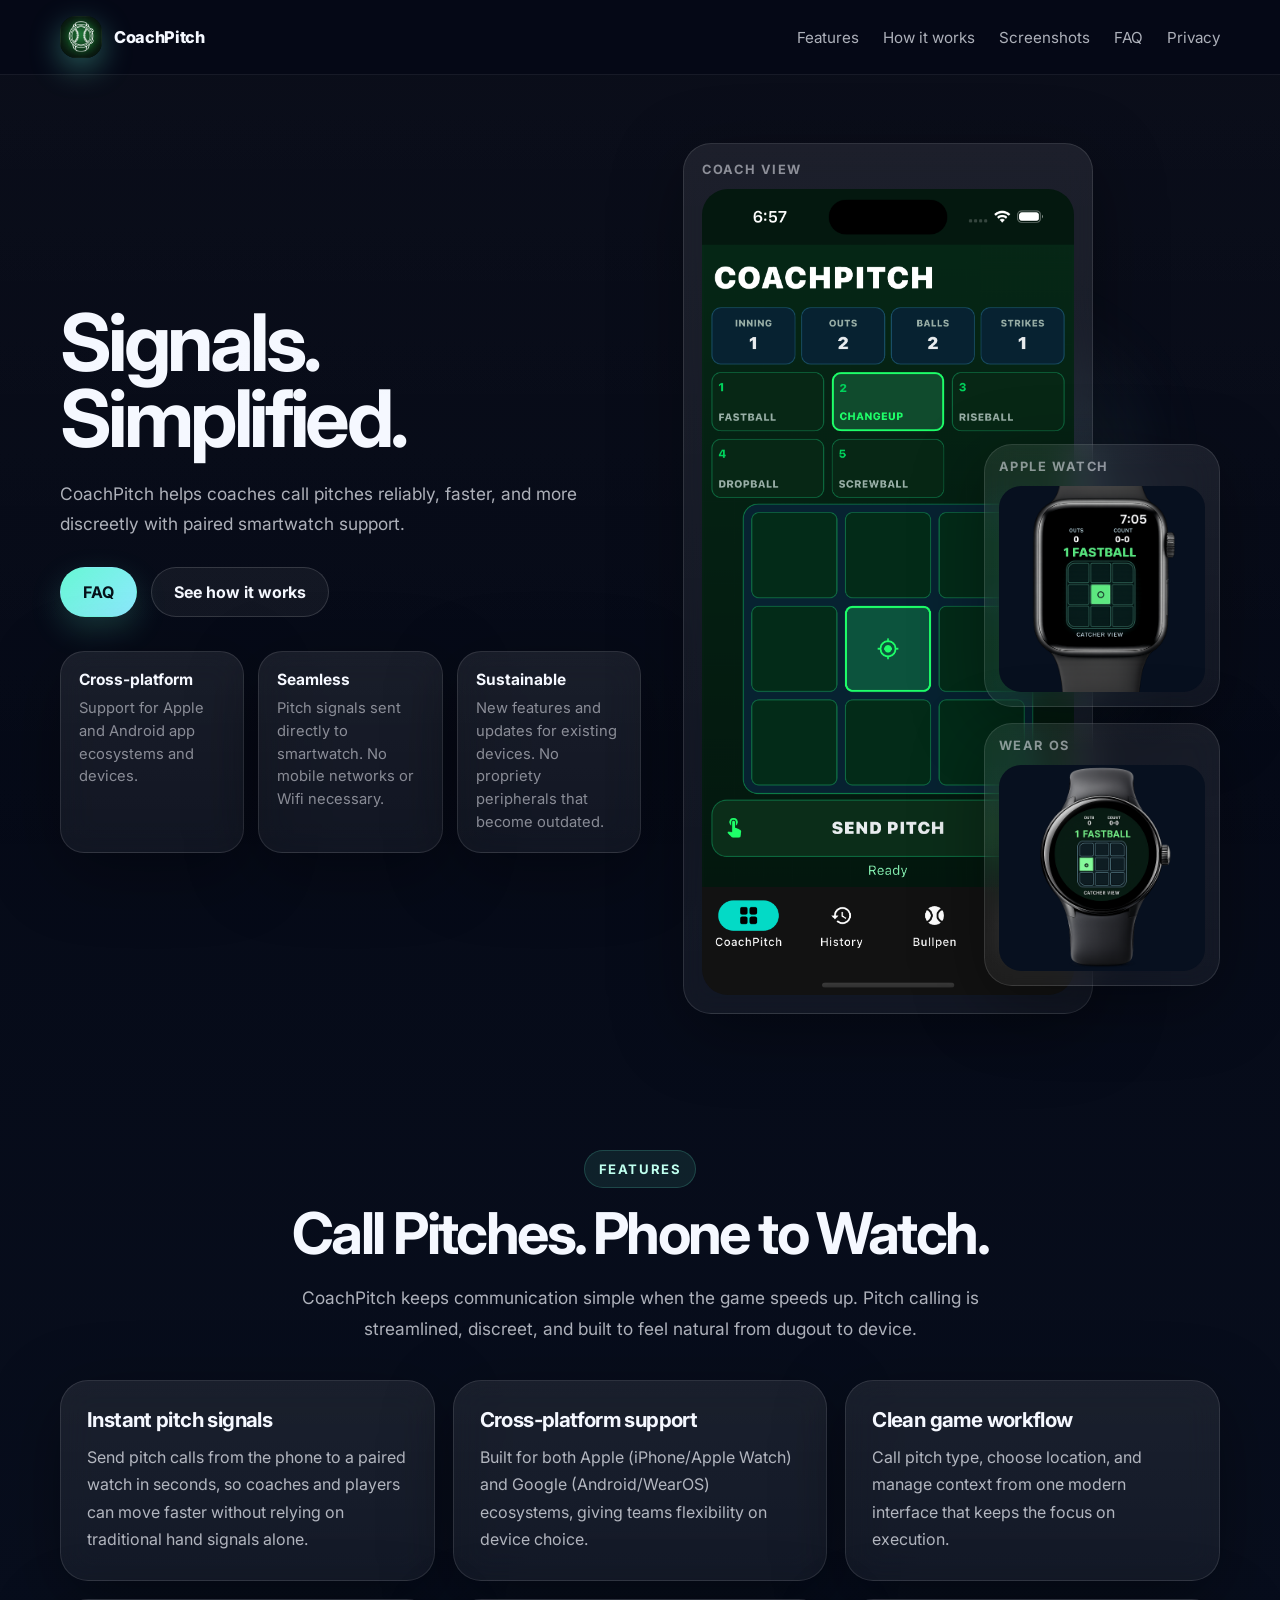
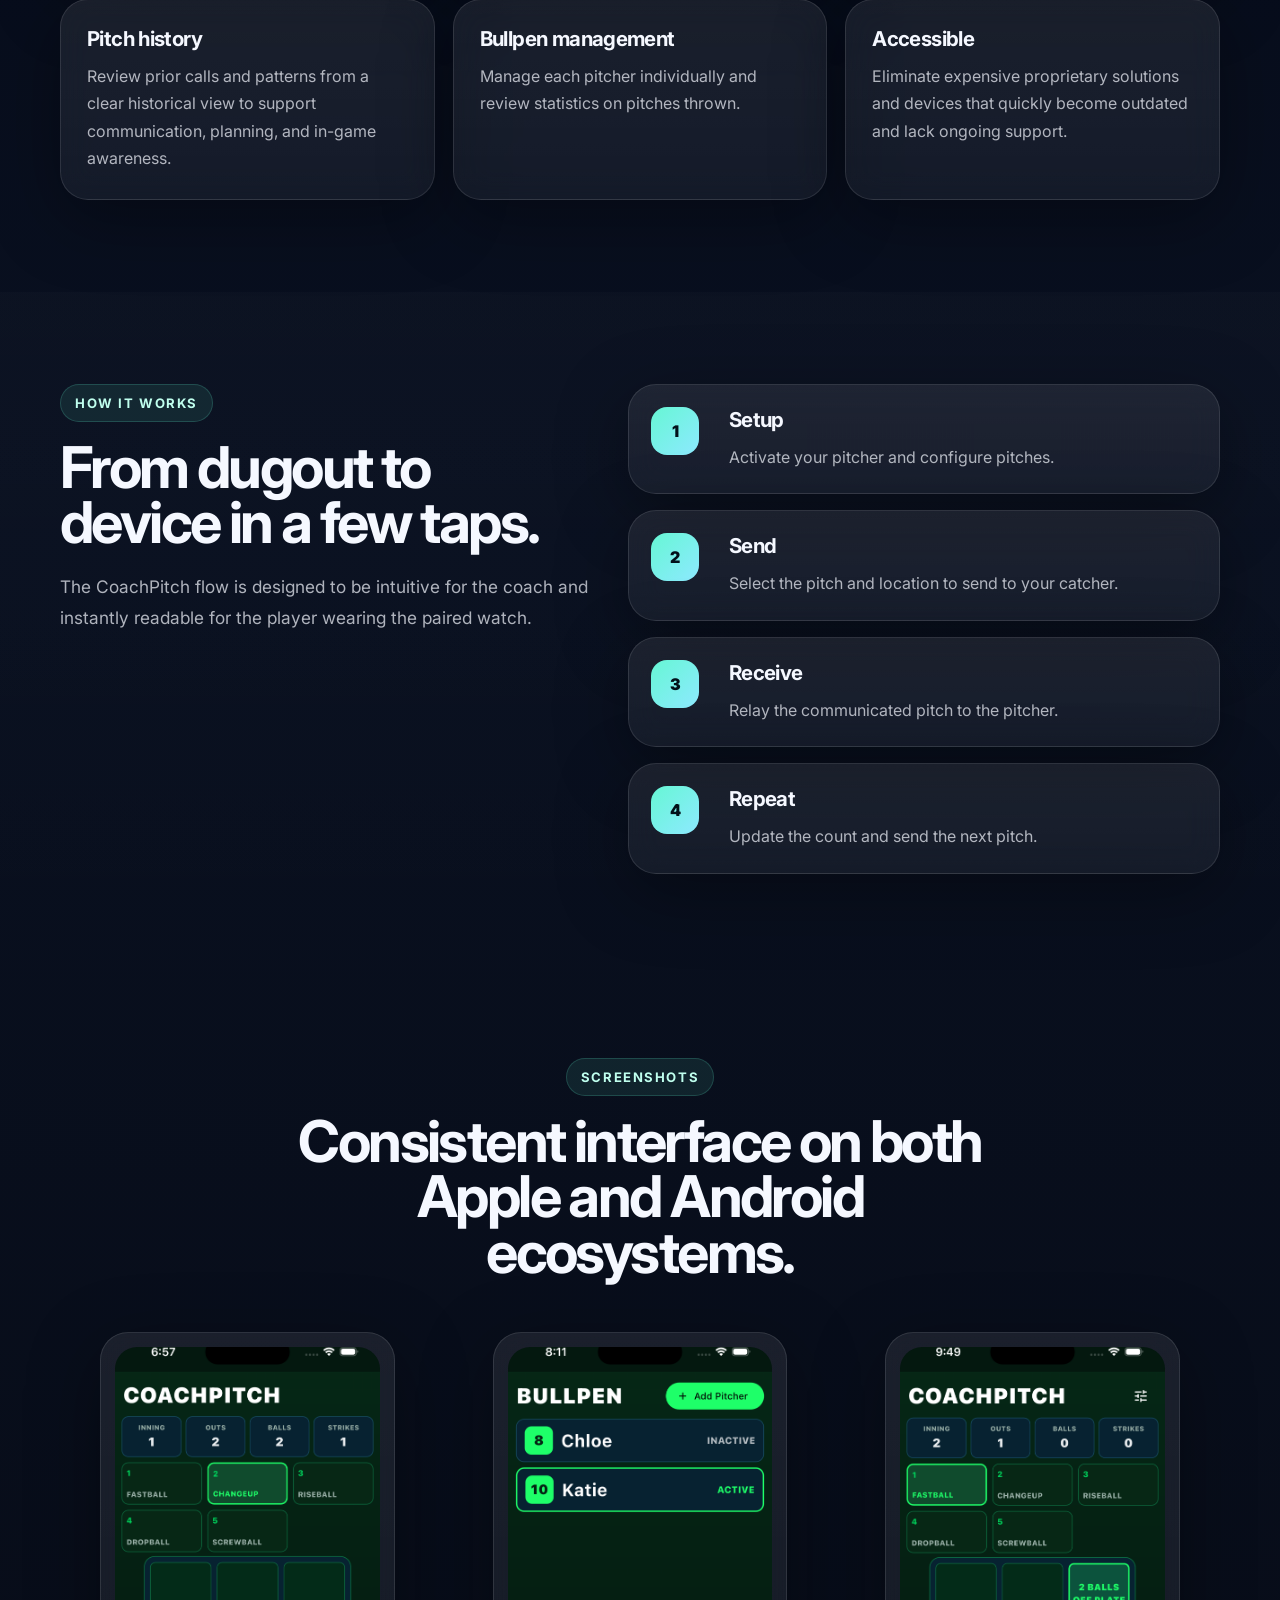
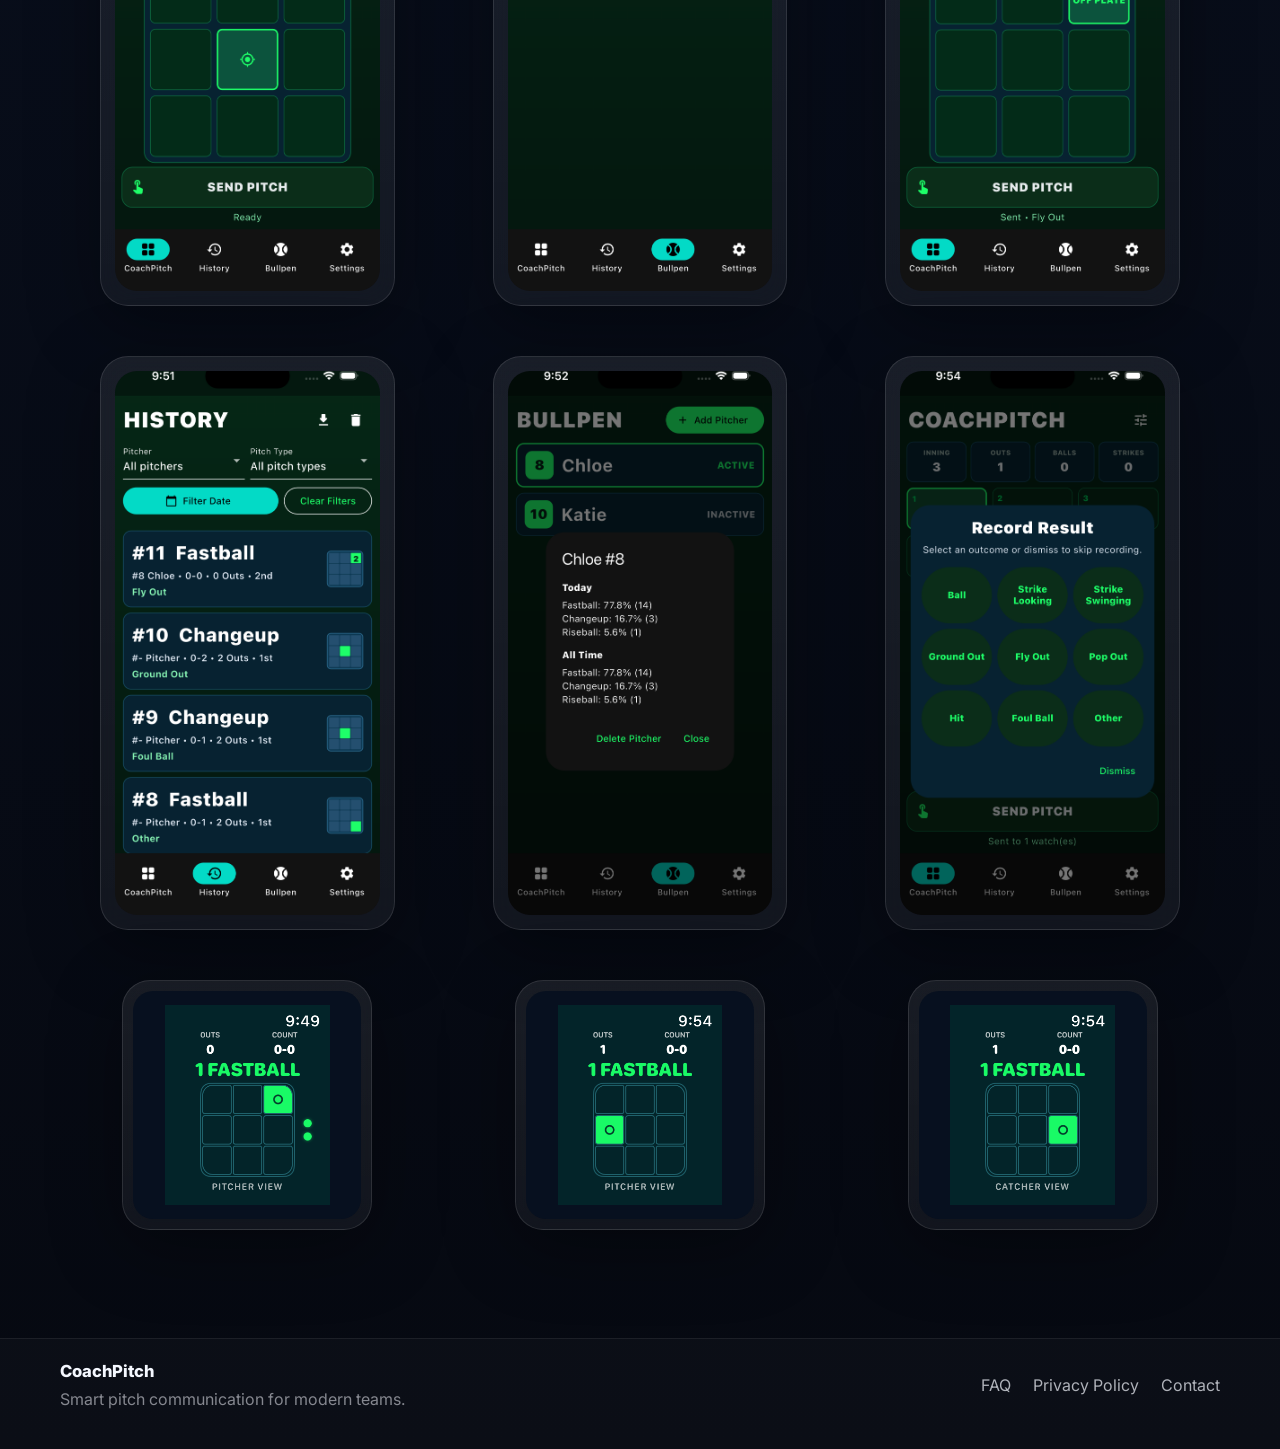
==== commit f57eb084: "Add fourth phone screenshot Co-authored-by: huangxh88 <7042583+huangxh88@users.noreply.github.com> A" ====
--- a/index.html
+++ b/index.html
@@ -191,6 +191,9 @@
             <figure class="screenshot-card glass-panel">
               <img src="assets/features_phone_3.png" alt="CoachPitch phone screenshot showing live pitch controls" />
             </figure>
+            <figure class="screenshot-card glass-panel">
+              <img src="assets/features_phone_4.png" alt="CoachPitch phone screenshot showing bullpen management" />
+            </figure>
             <figure class="screenshot-card screenshot-card-watch glass-panel">
               <img src="assets/features_watch_1.png" alt="CoachPitch smartwatch screenshot showing pitch controls" />
             </figure>
--- a/styles.css
+++ b/styles.css
@@ -459,6 +459,8 @@
 .screenshot-card-watch img {
   aspect-ratio: 1 / 1;
   border-radius: 20px;
+  object-fit: contain;
+  padding: 14px;
 }
 
 
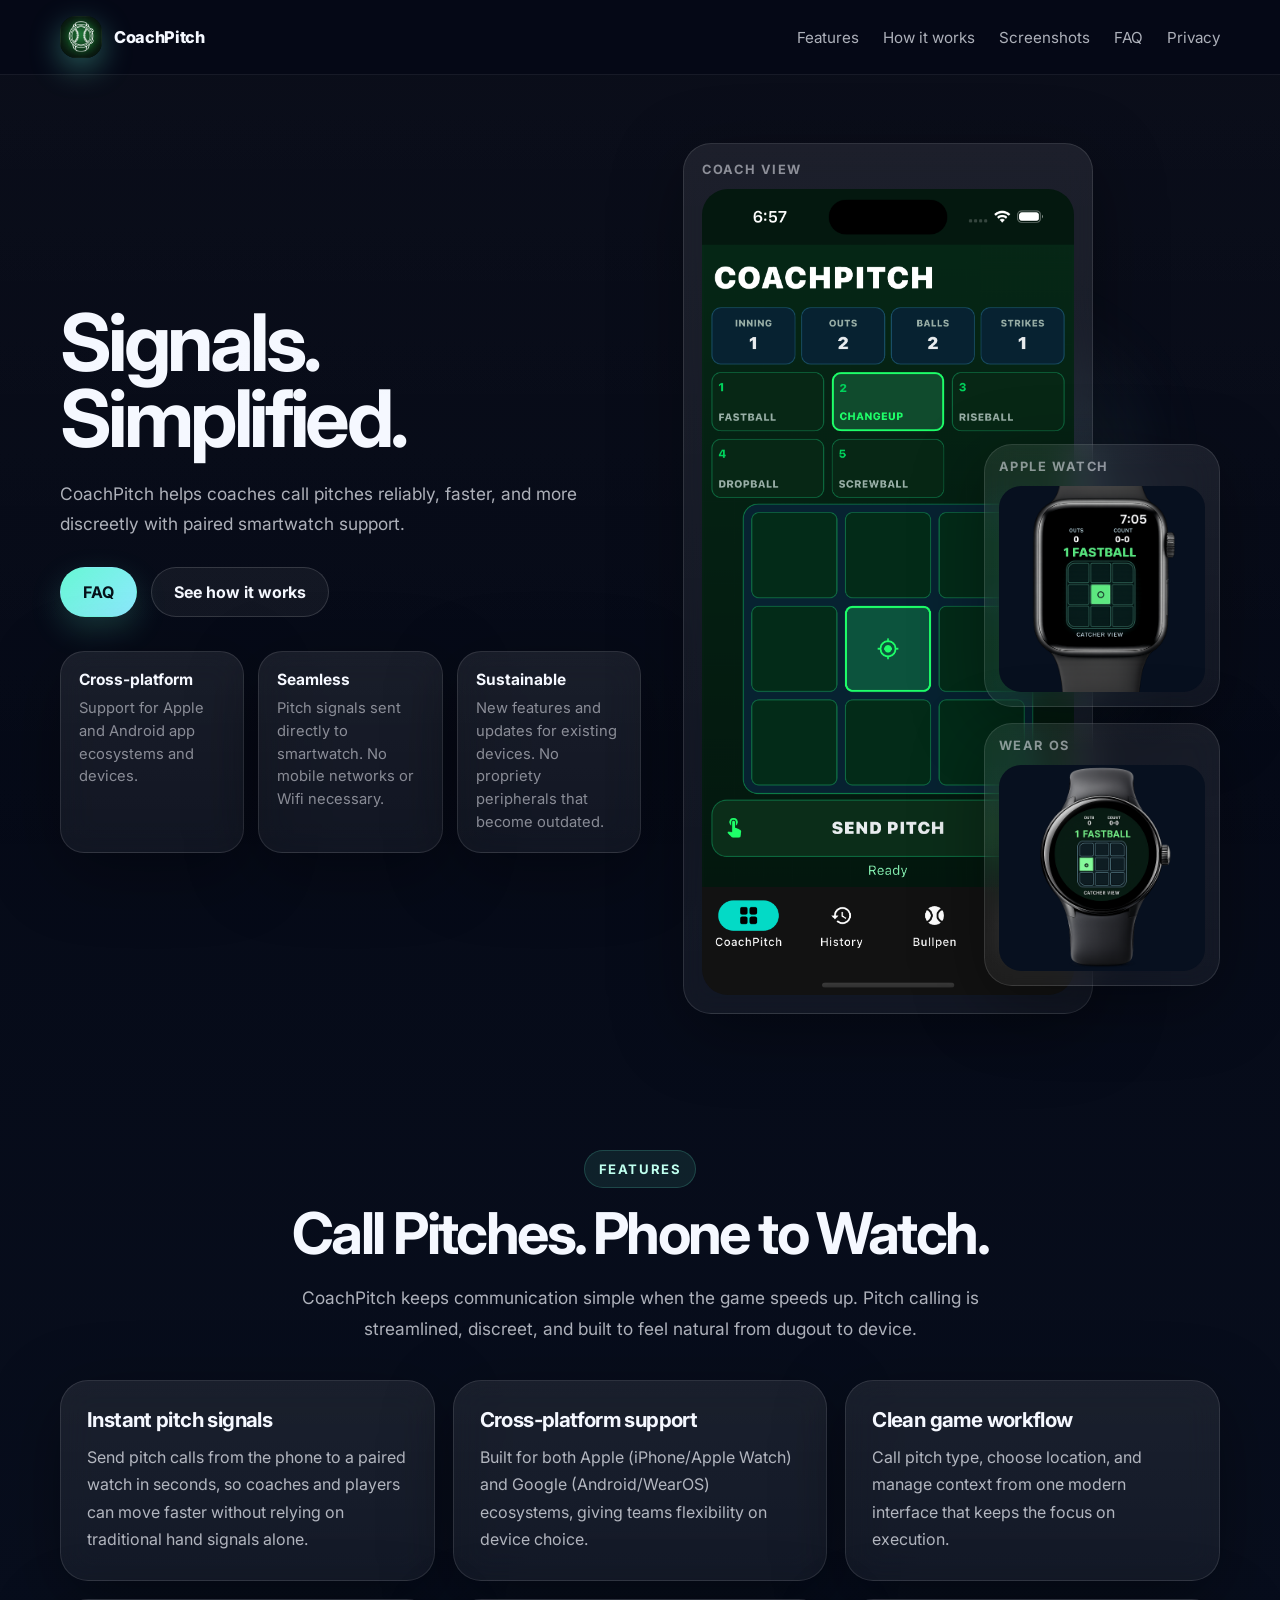
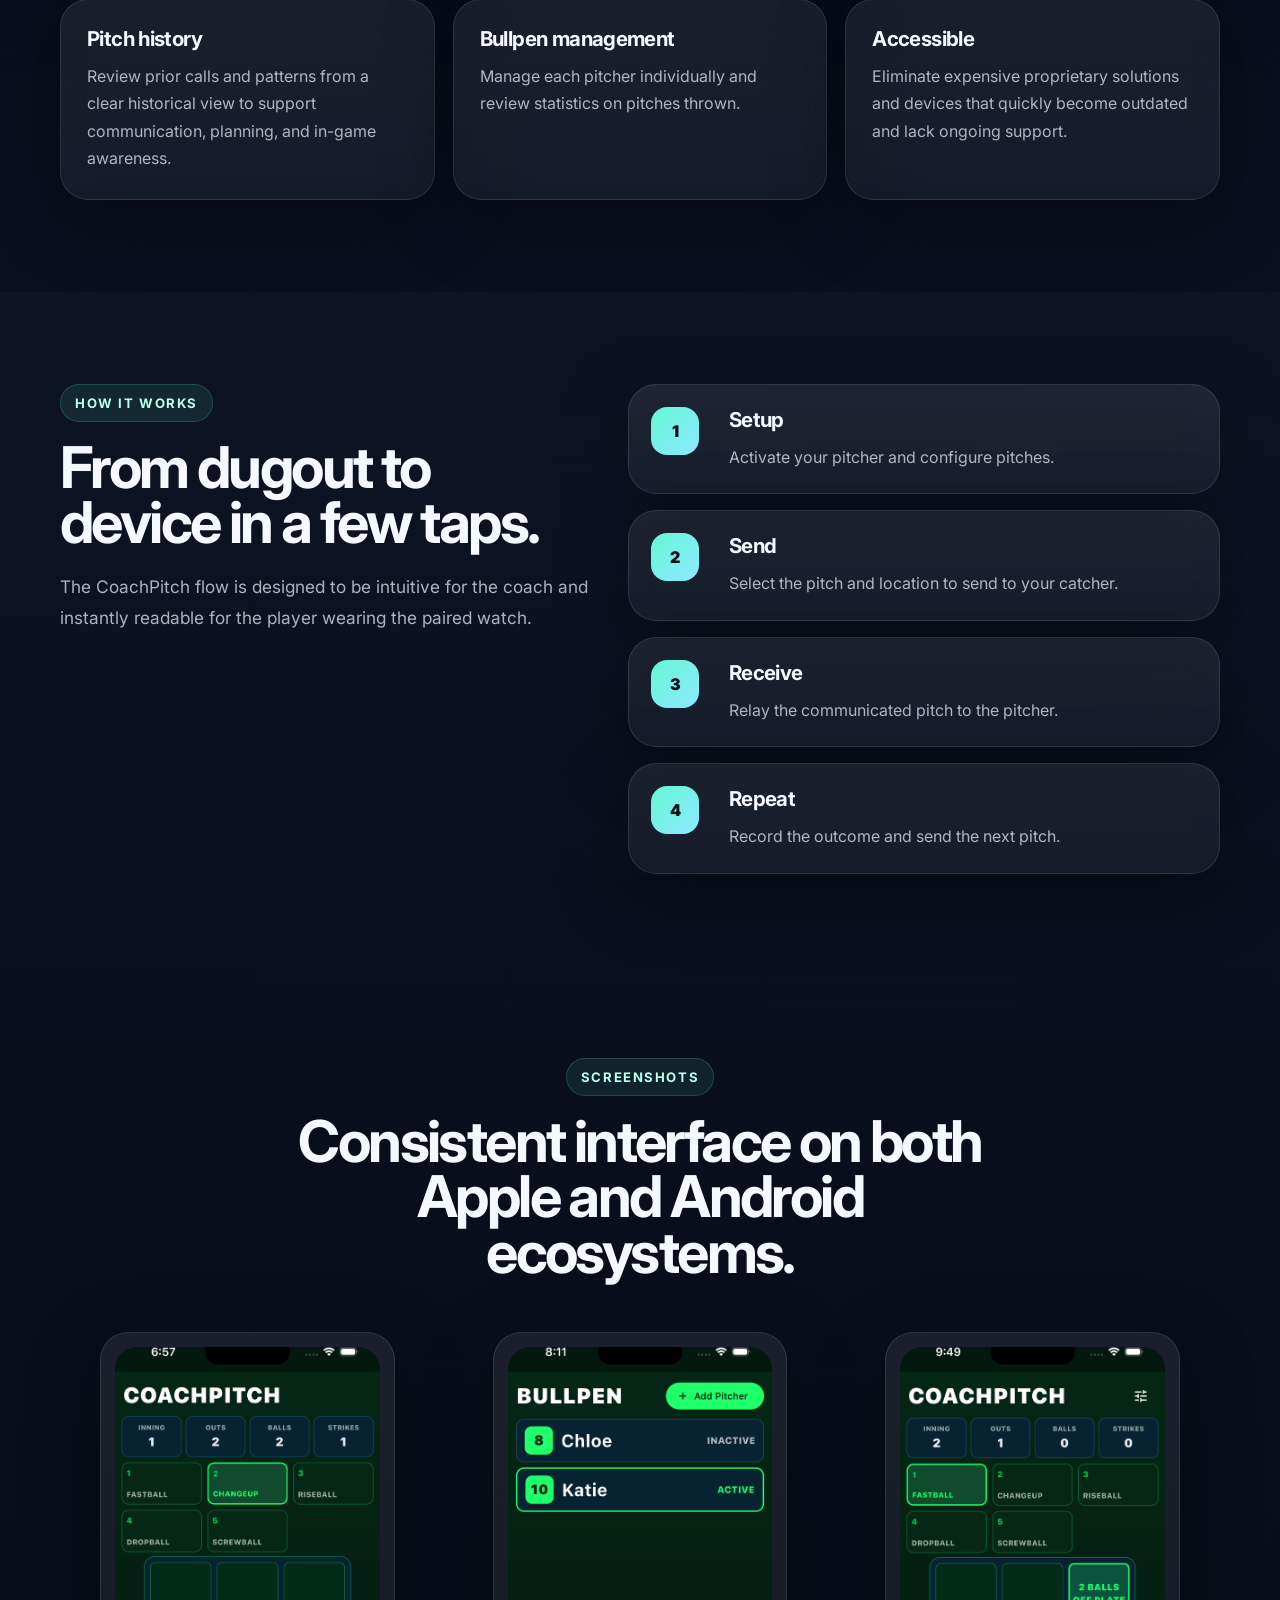
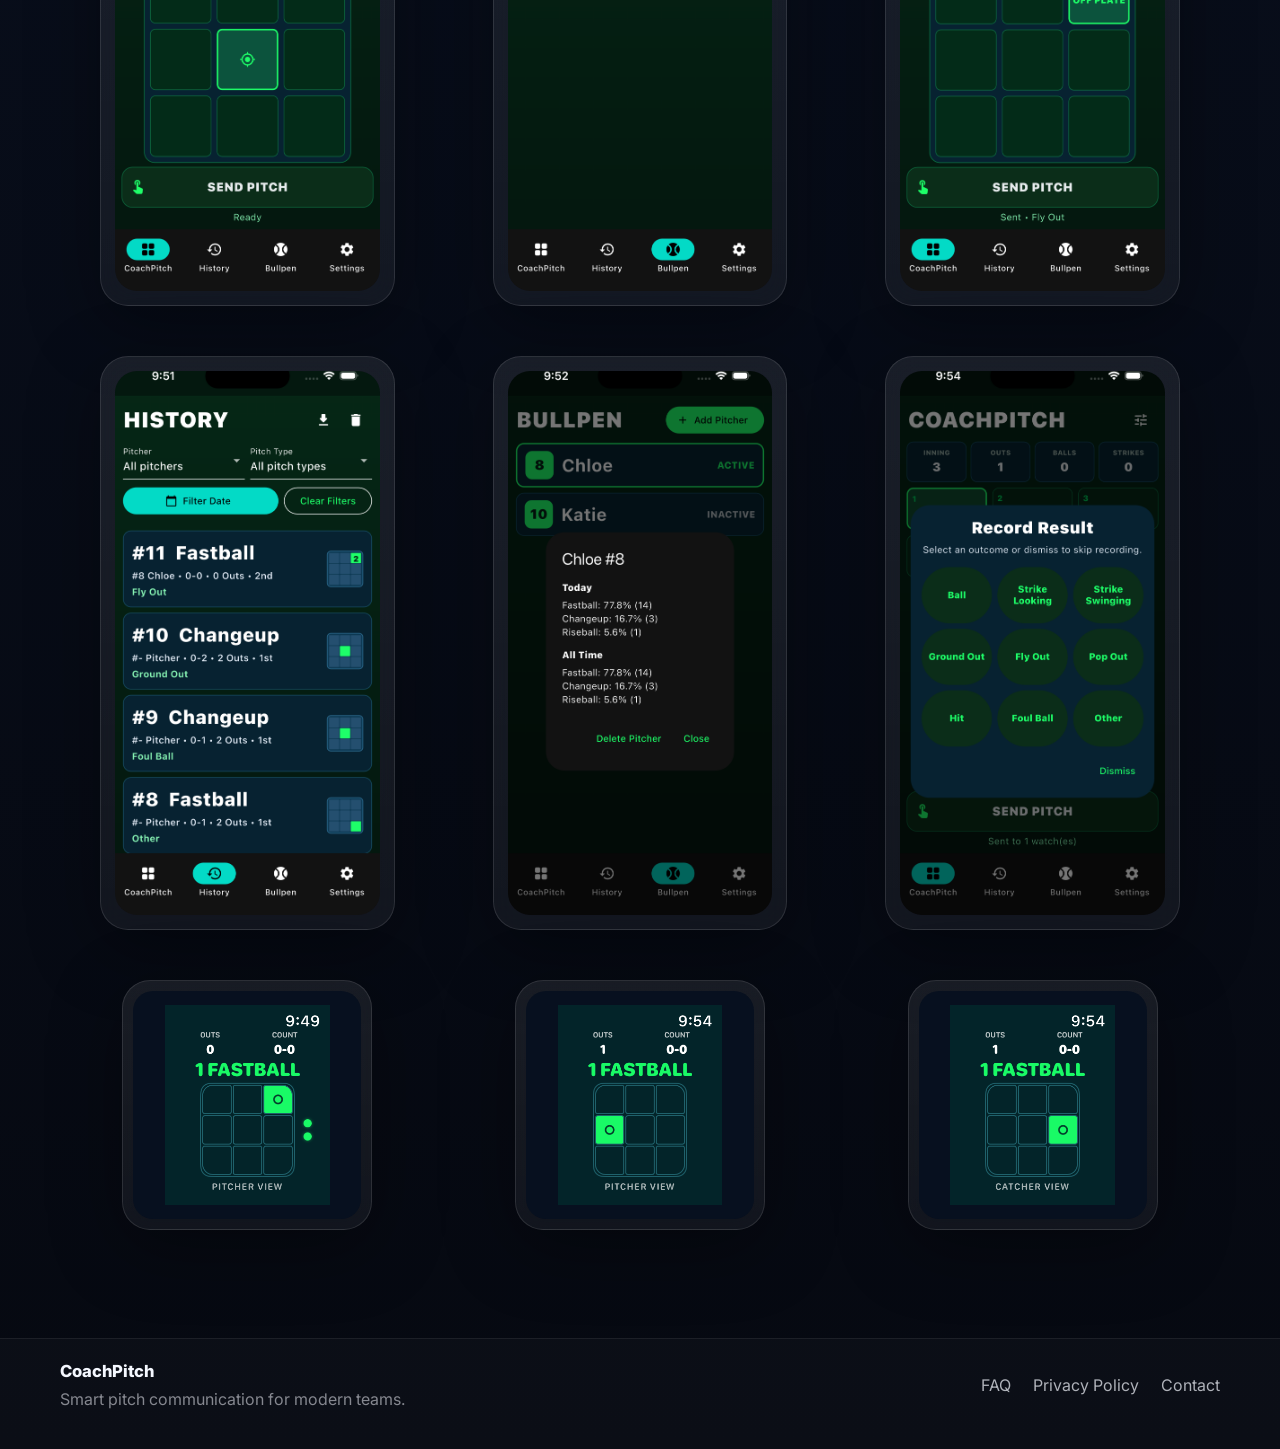
==== commit 3d6bcb97: "Update pitch outcome message in index.html" ====
--- a/index.html
+++ b/index.html
@@ -161,7 +161,7 @@
               <span class="step-number">4</span>
               <div>
                 <h3>Repeat</h3>
-                <p>Update the count and send the next pitch.</p>
+                <p>Record the outcome and send the next pitch.</p>
               </div>
             </article>
           </div>
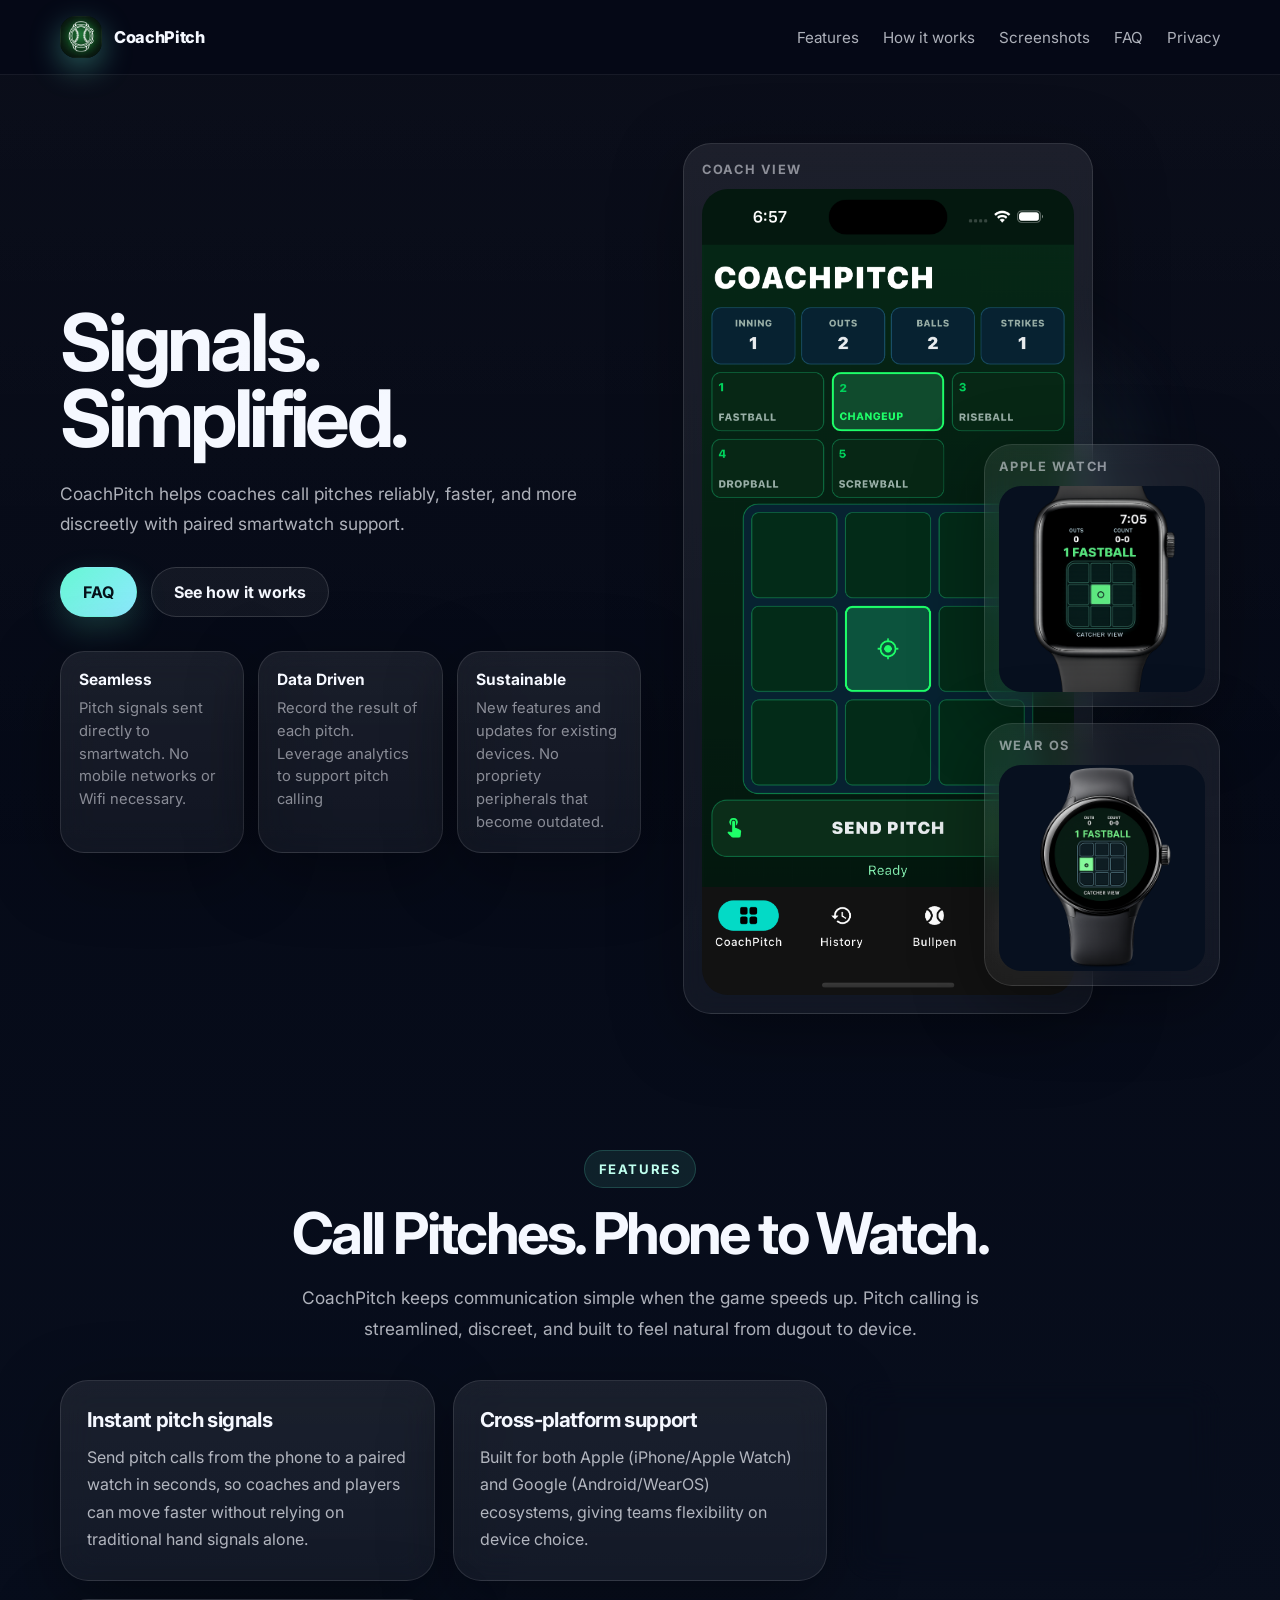
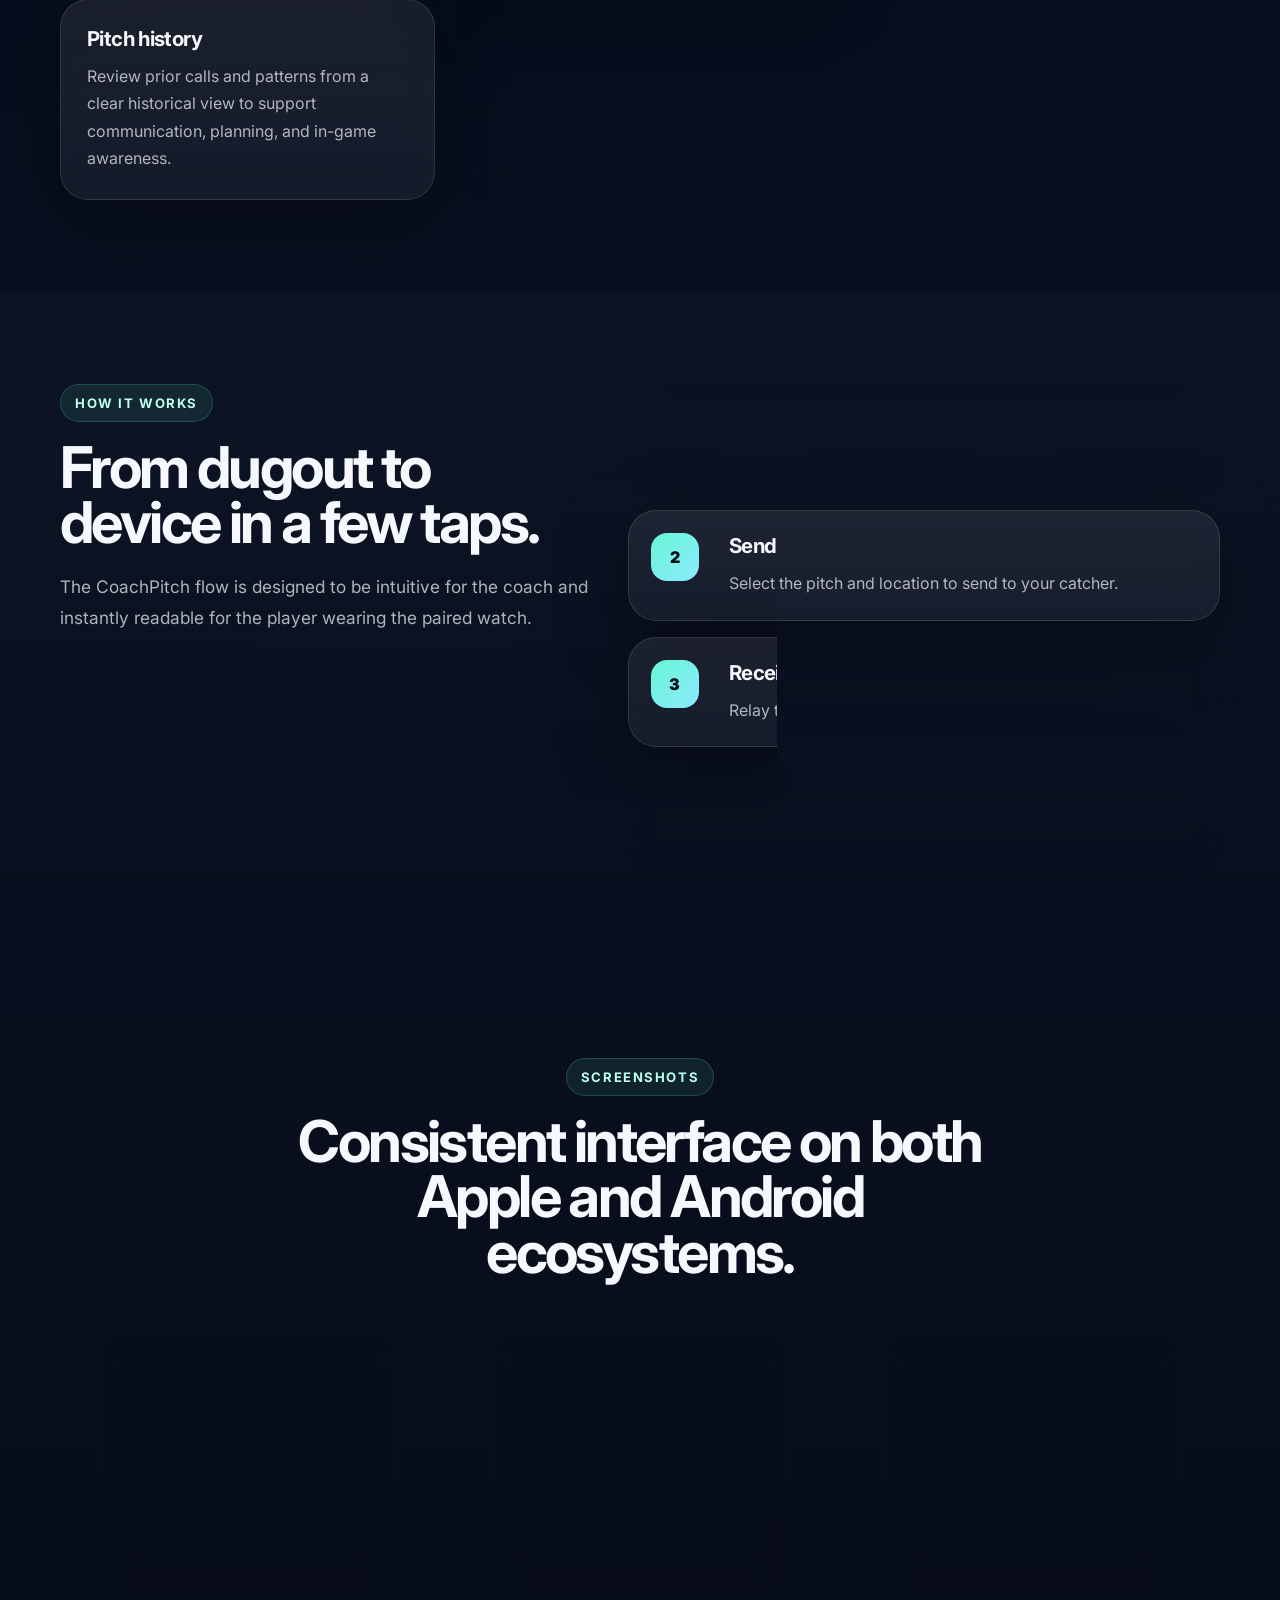
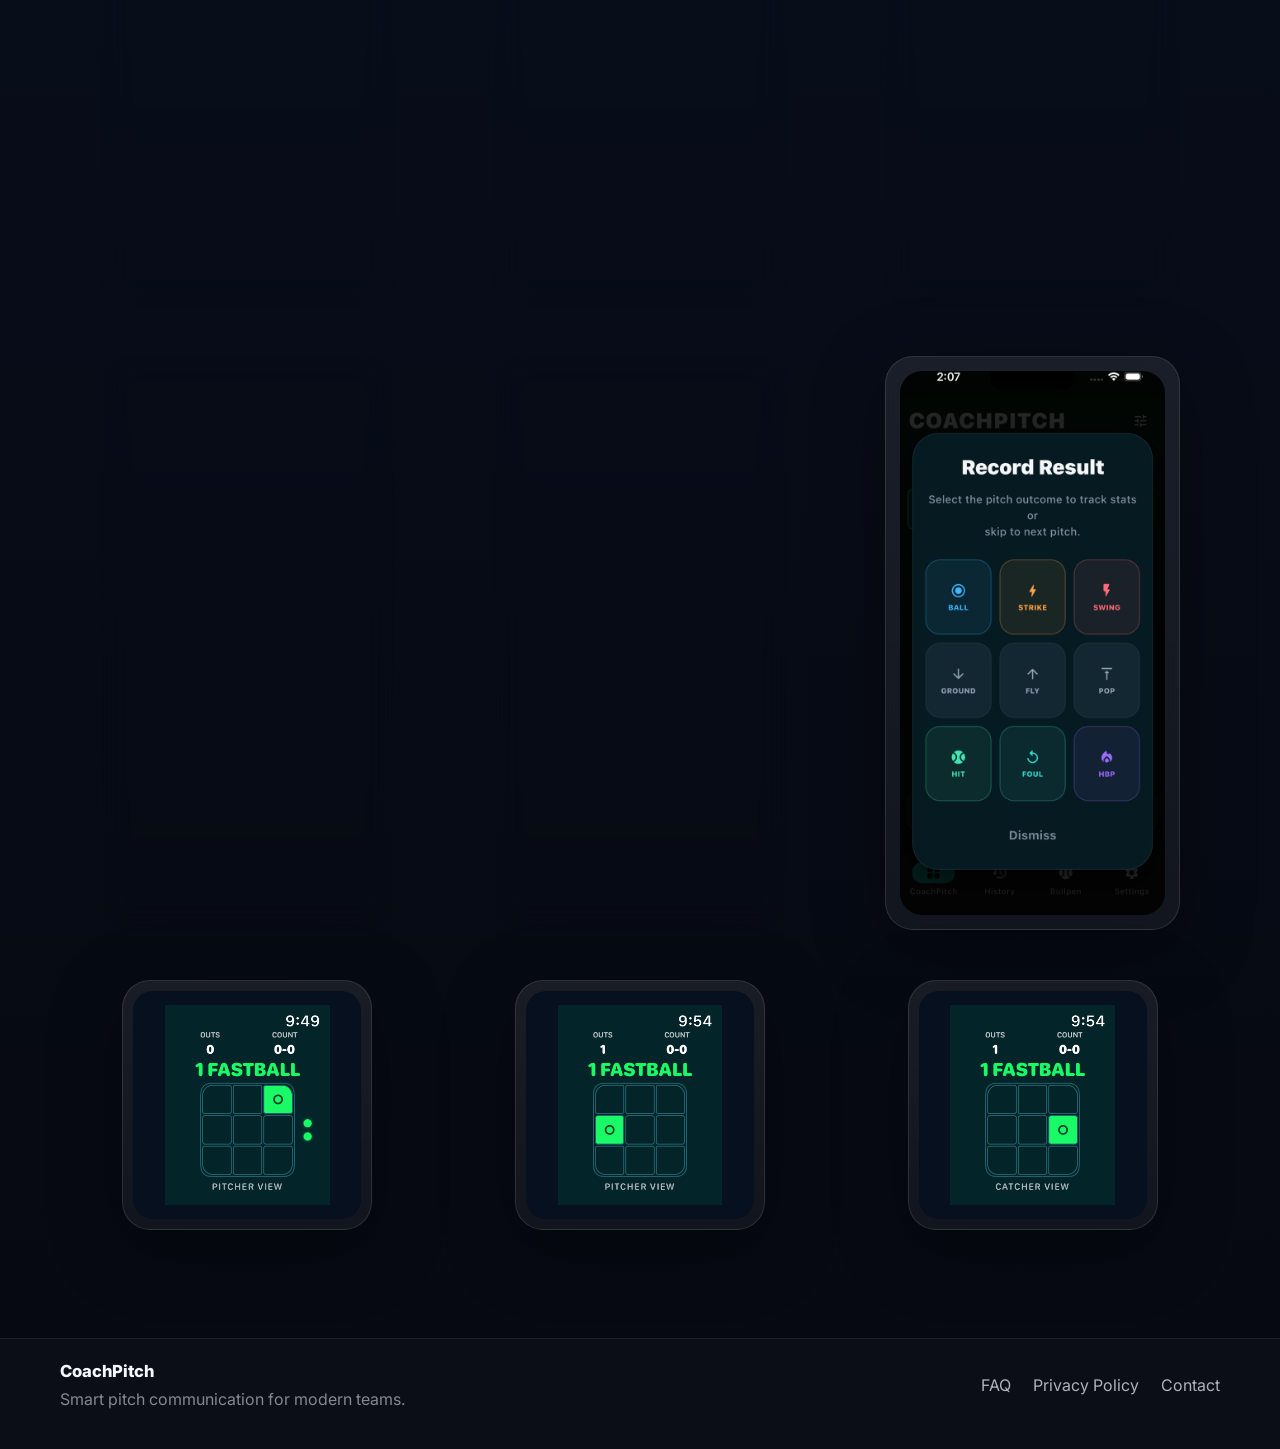
==== commit 45f2ea49: "Update index.html" ====
--- a/index.html
+++ b/index.html
@@ -50,12 +50,12 @@
             </div>
             <div class="hero-badges">
               <div class="mini-card">
-                <strong>Cross-platform</strong>
-                <span>Support for Apple and Android app ecosystems and devices.</span>
-              </div>
-              <div class="mini-card">
                 <strong>Seamless</strong>
                 <span>Pitch signals sent directly to smartwatch. No mobile networks or Wifi necessary.</span>
+              </div>
+              <div class="mini-card">
+                <strong>Data Driven</strong>
+                <span>Record the result of each pitch. Leverage analytics to support pitch calling</span>
               </div>
               <div class="mini-card">
                 <strong>Sustainable</strong>
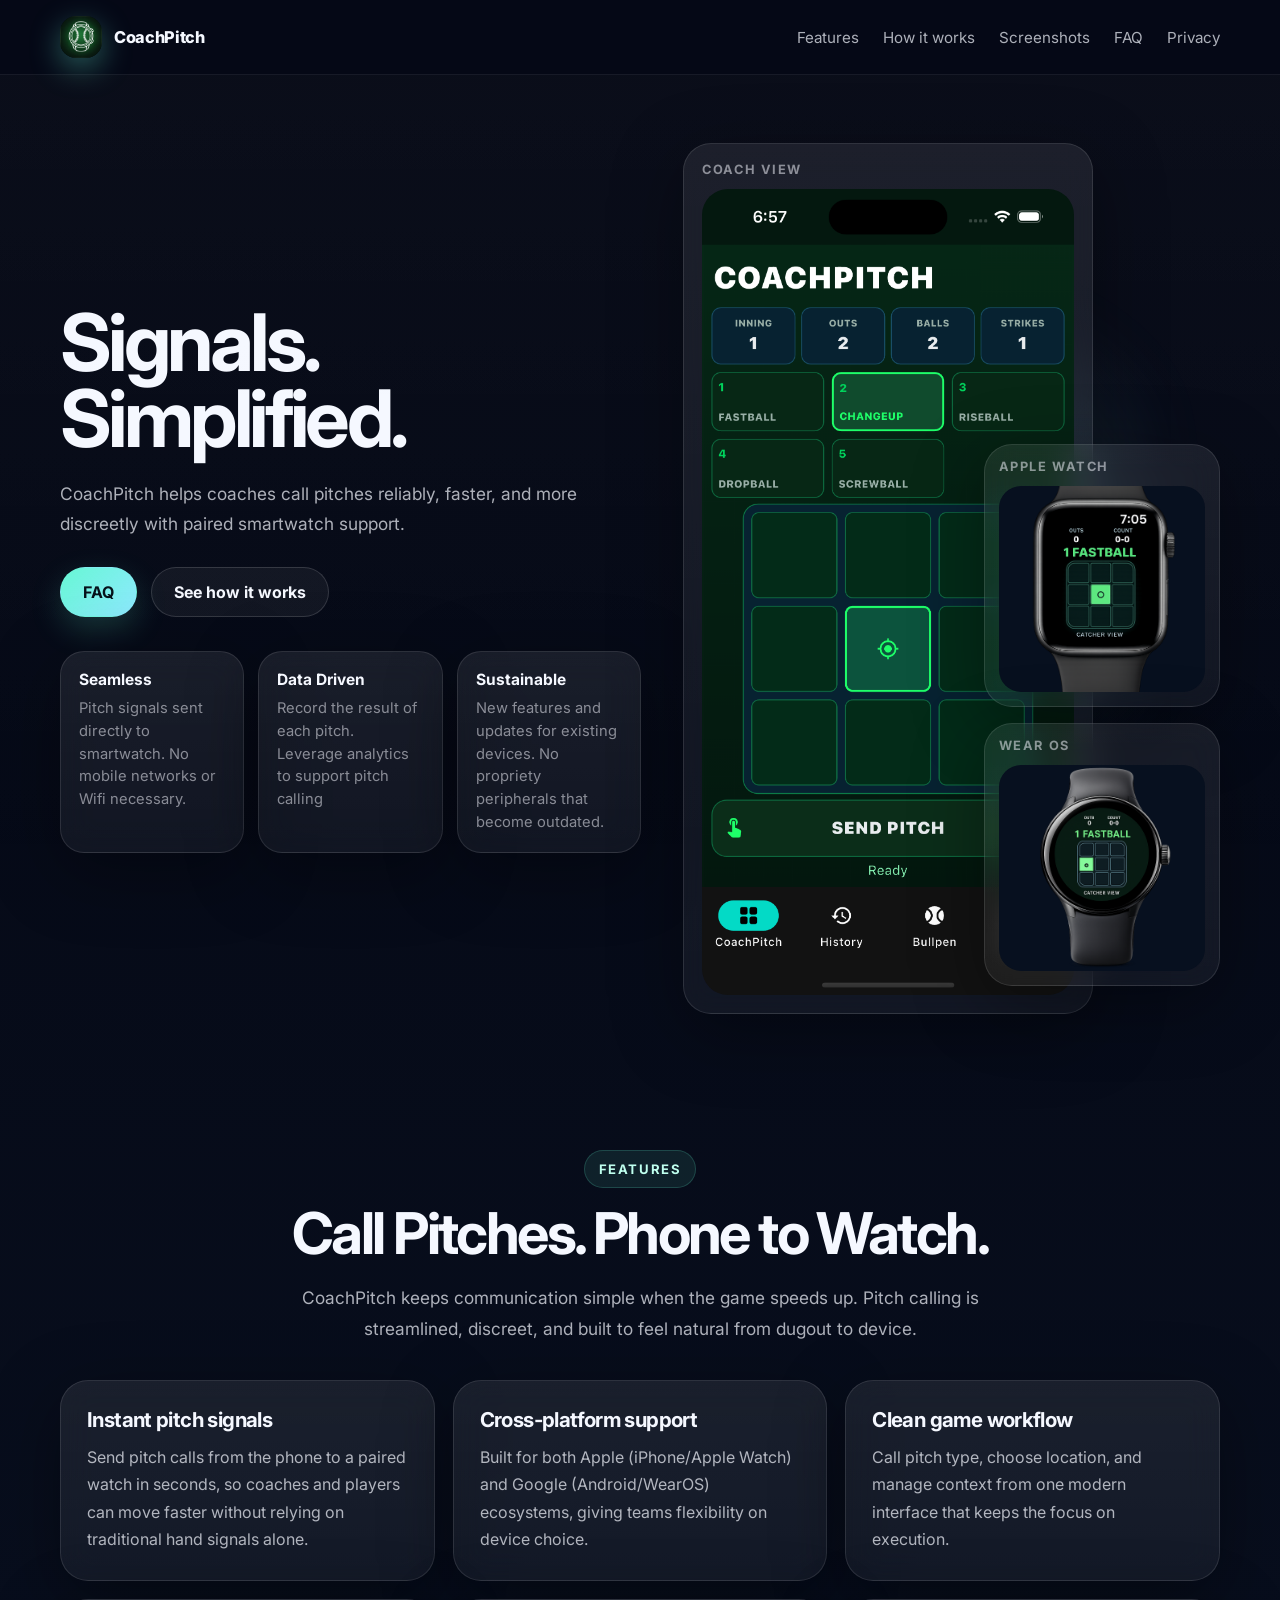
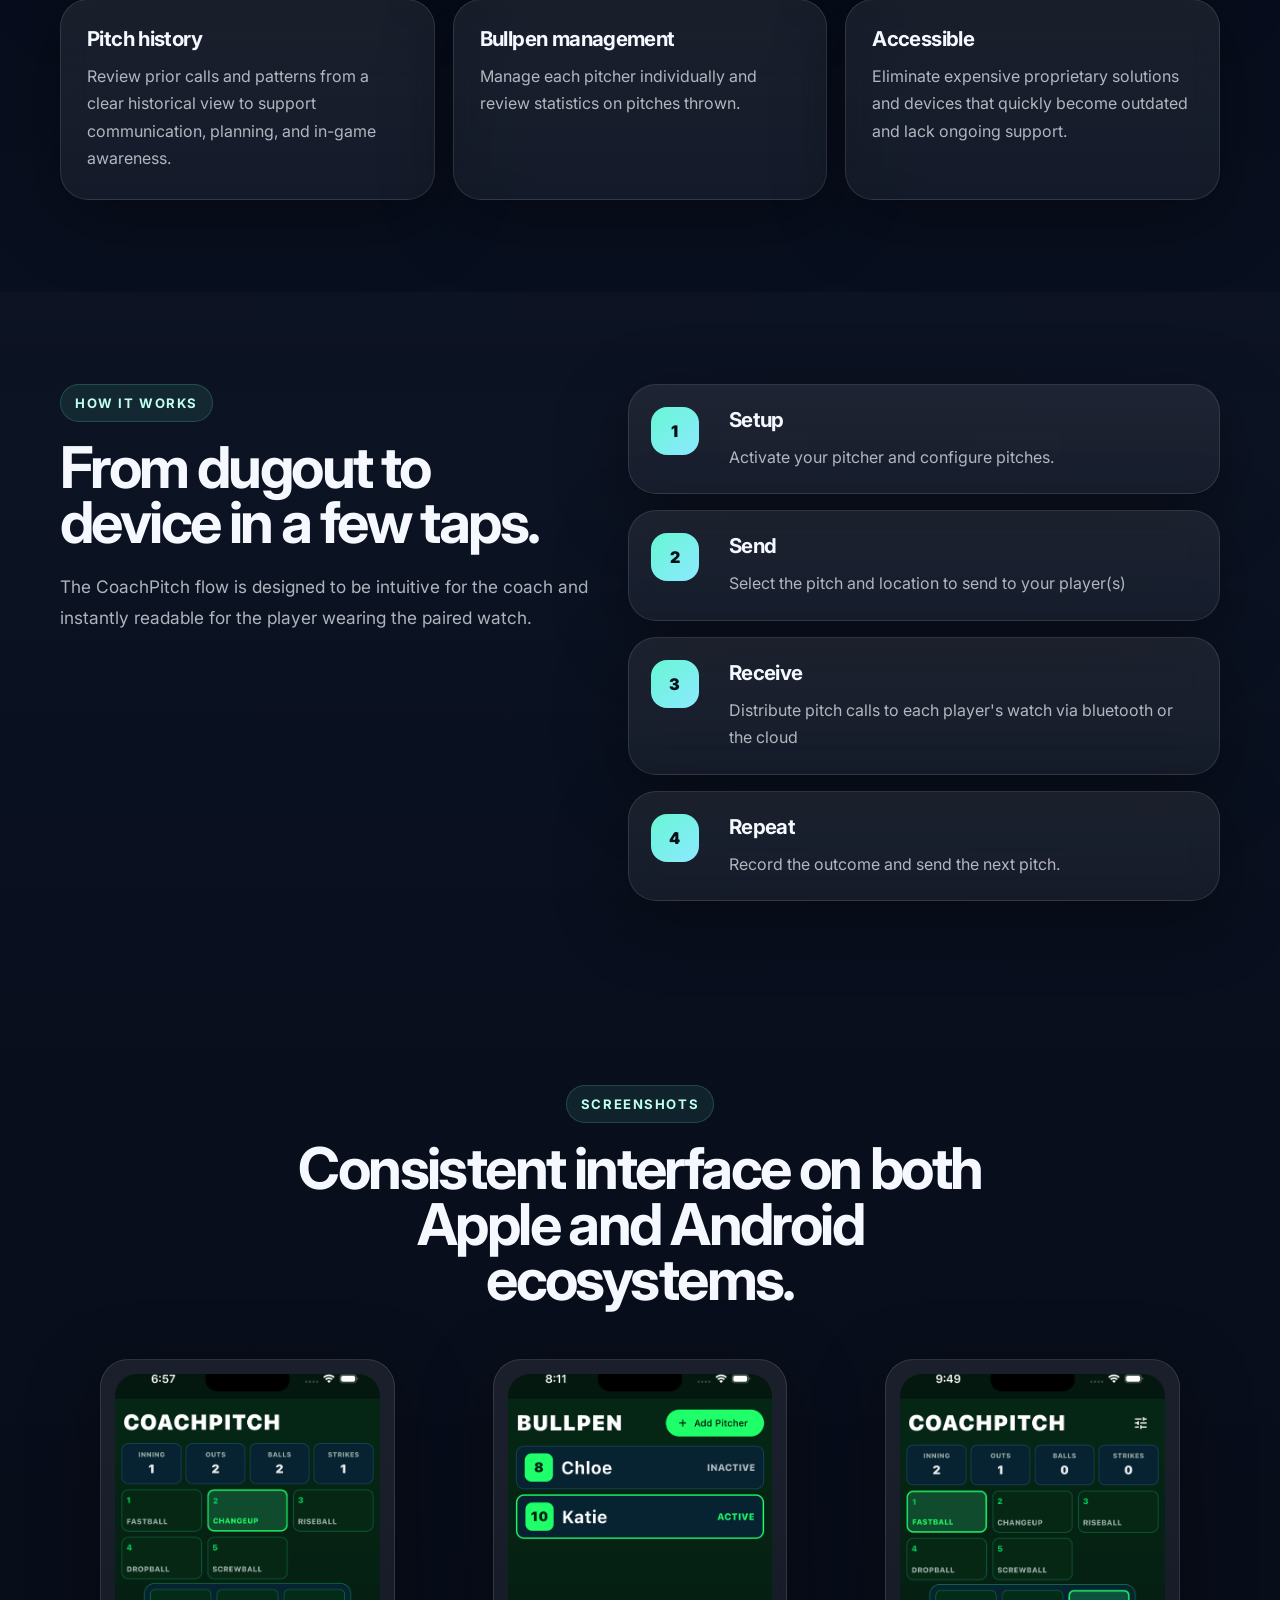
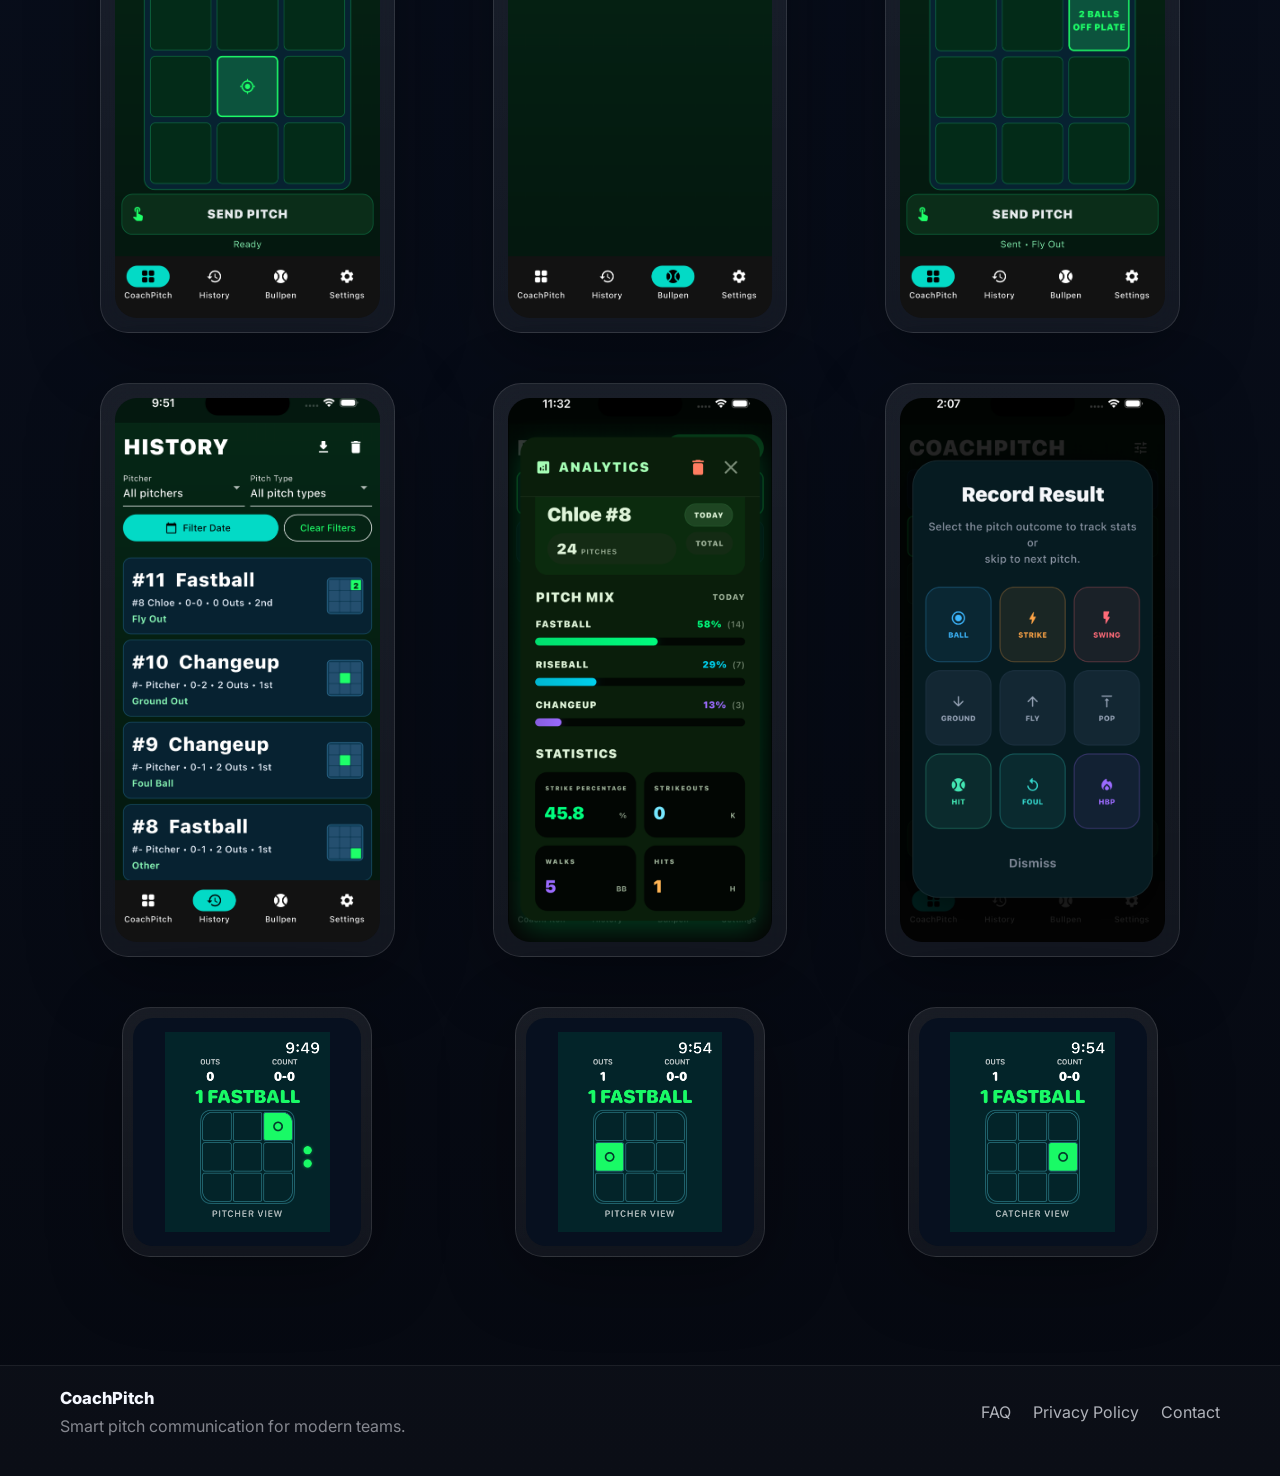
==== commit 6ee0855a: "Update index.html" ====
--- a/index.html
+++ b/index.html
@@ -147,14 +147,14 @@
               <span class="step-number">2</span>
               <div>
                 <h3>Send</h3>
-                <p>Select the pitch and location to send to your catcher.</p>
+                <p>Select the pitch and location to send to your player(s)</p>
               </div>
             </article>
             <article class="step-card glass-panel">
               <span class="step-number">3</span>
               <div>
                 <h3>Receive</h3>
-                <p>Relay the communicated pitch to the pitcher.</p>
+                <p>Distribute pitch calls to each player's watch via bluetooth or the cloud</p>
               </div>
             </article>
             <article class="step-card glass-panel">
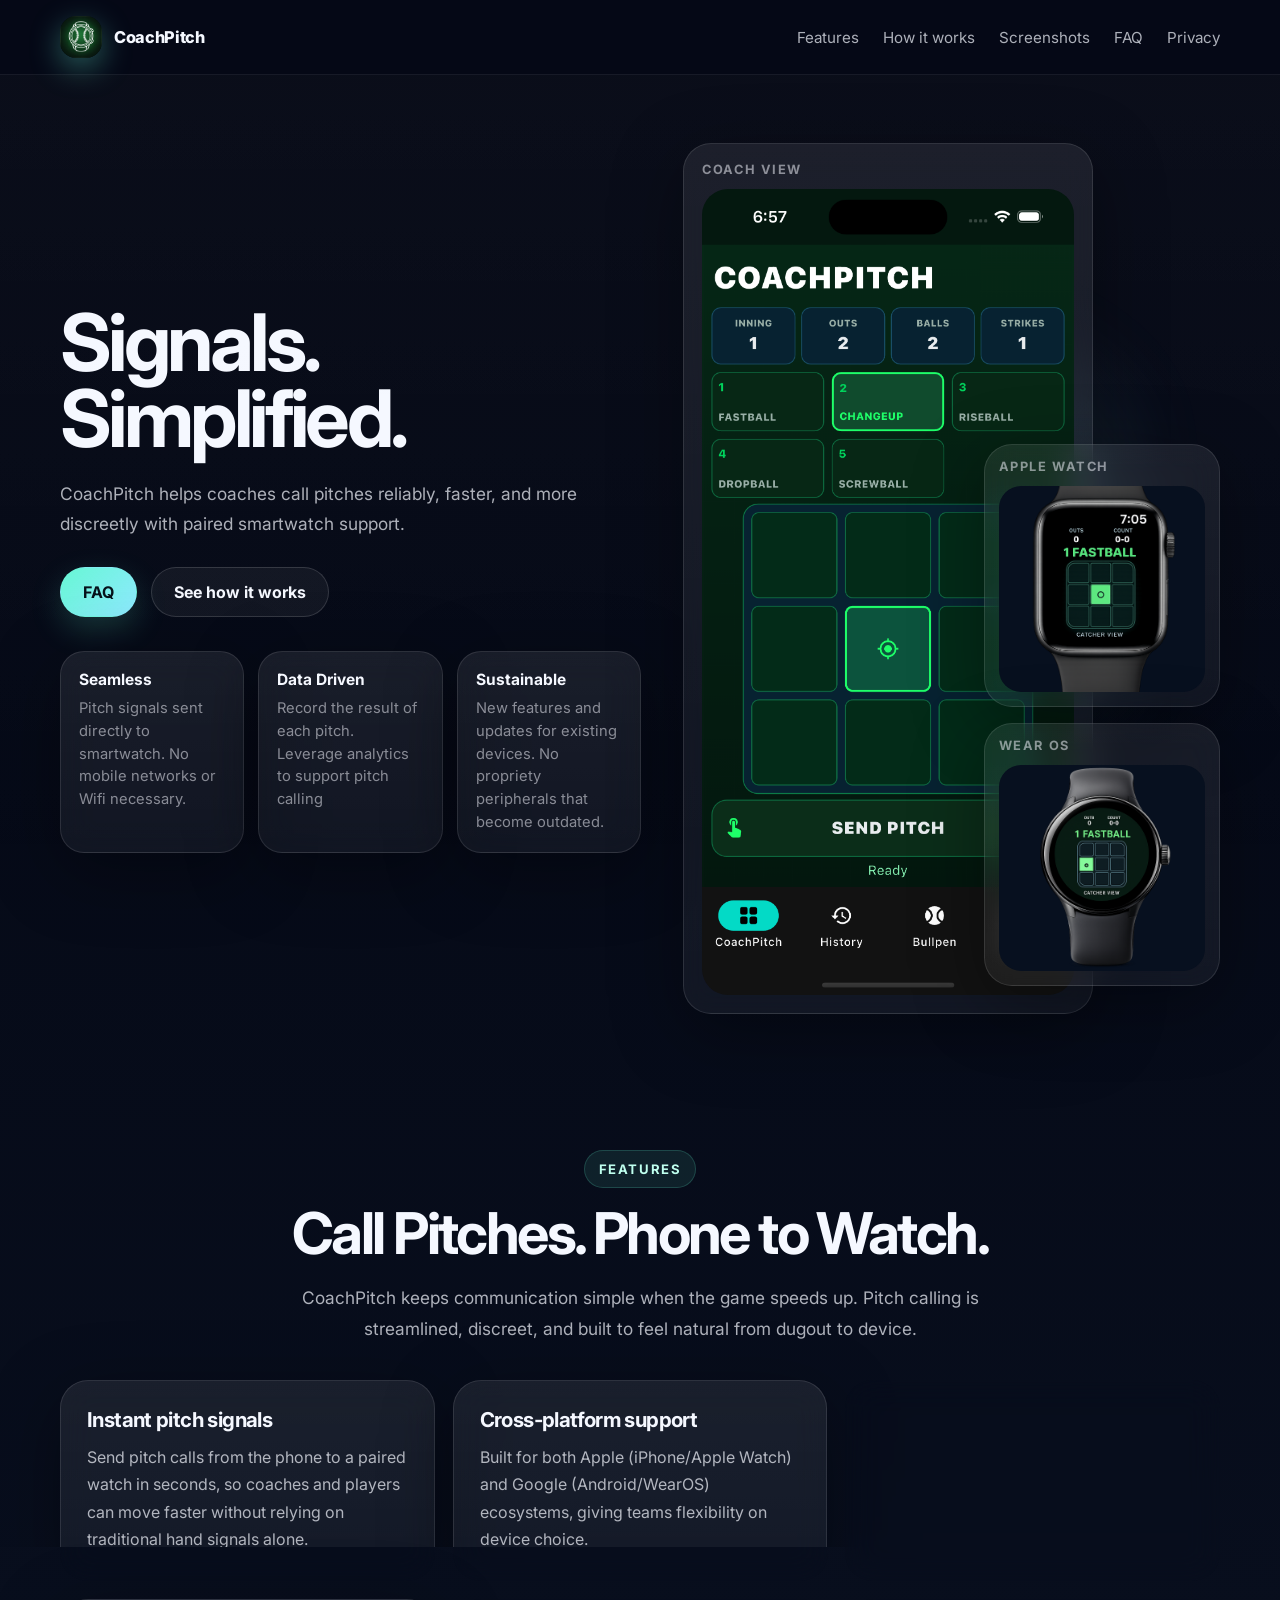
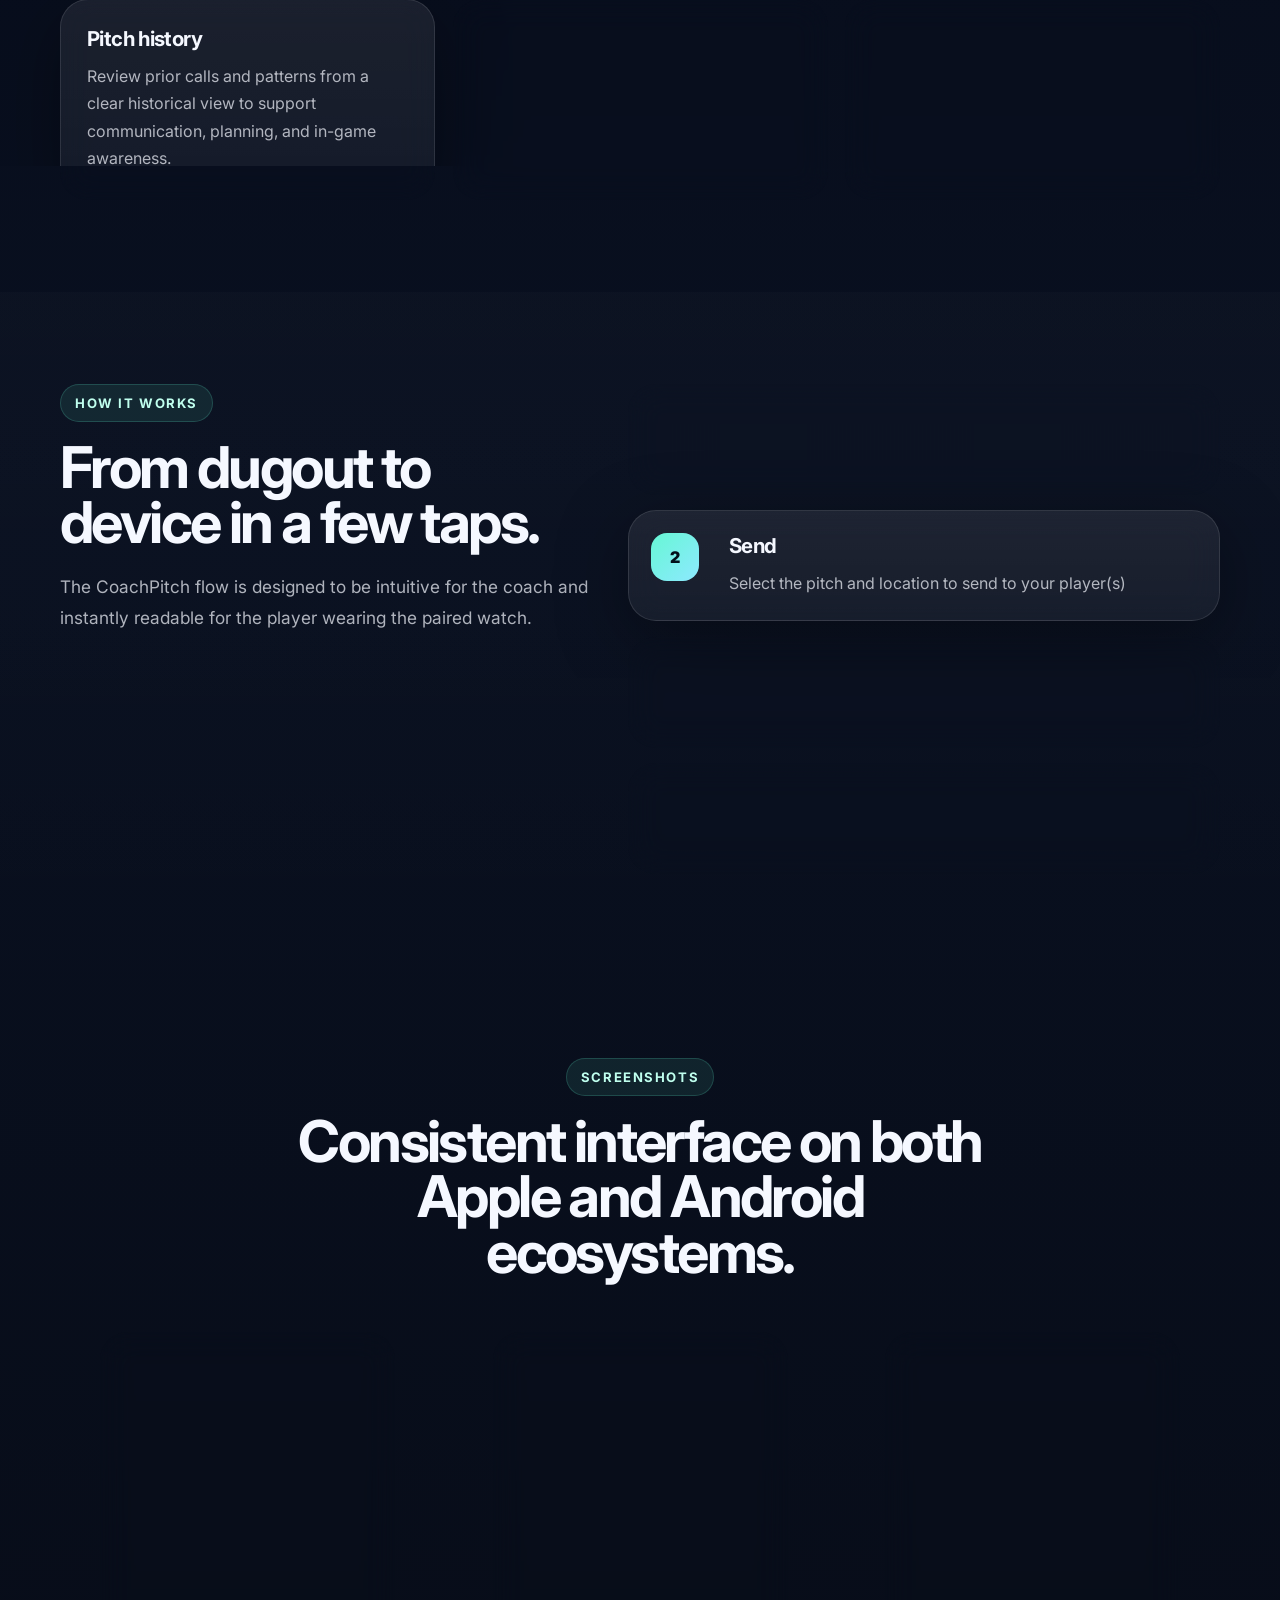
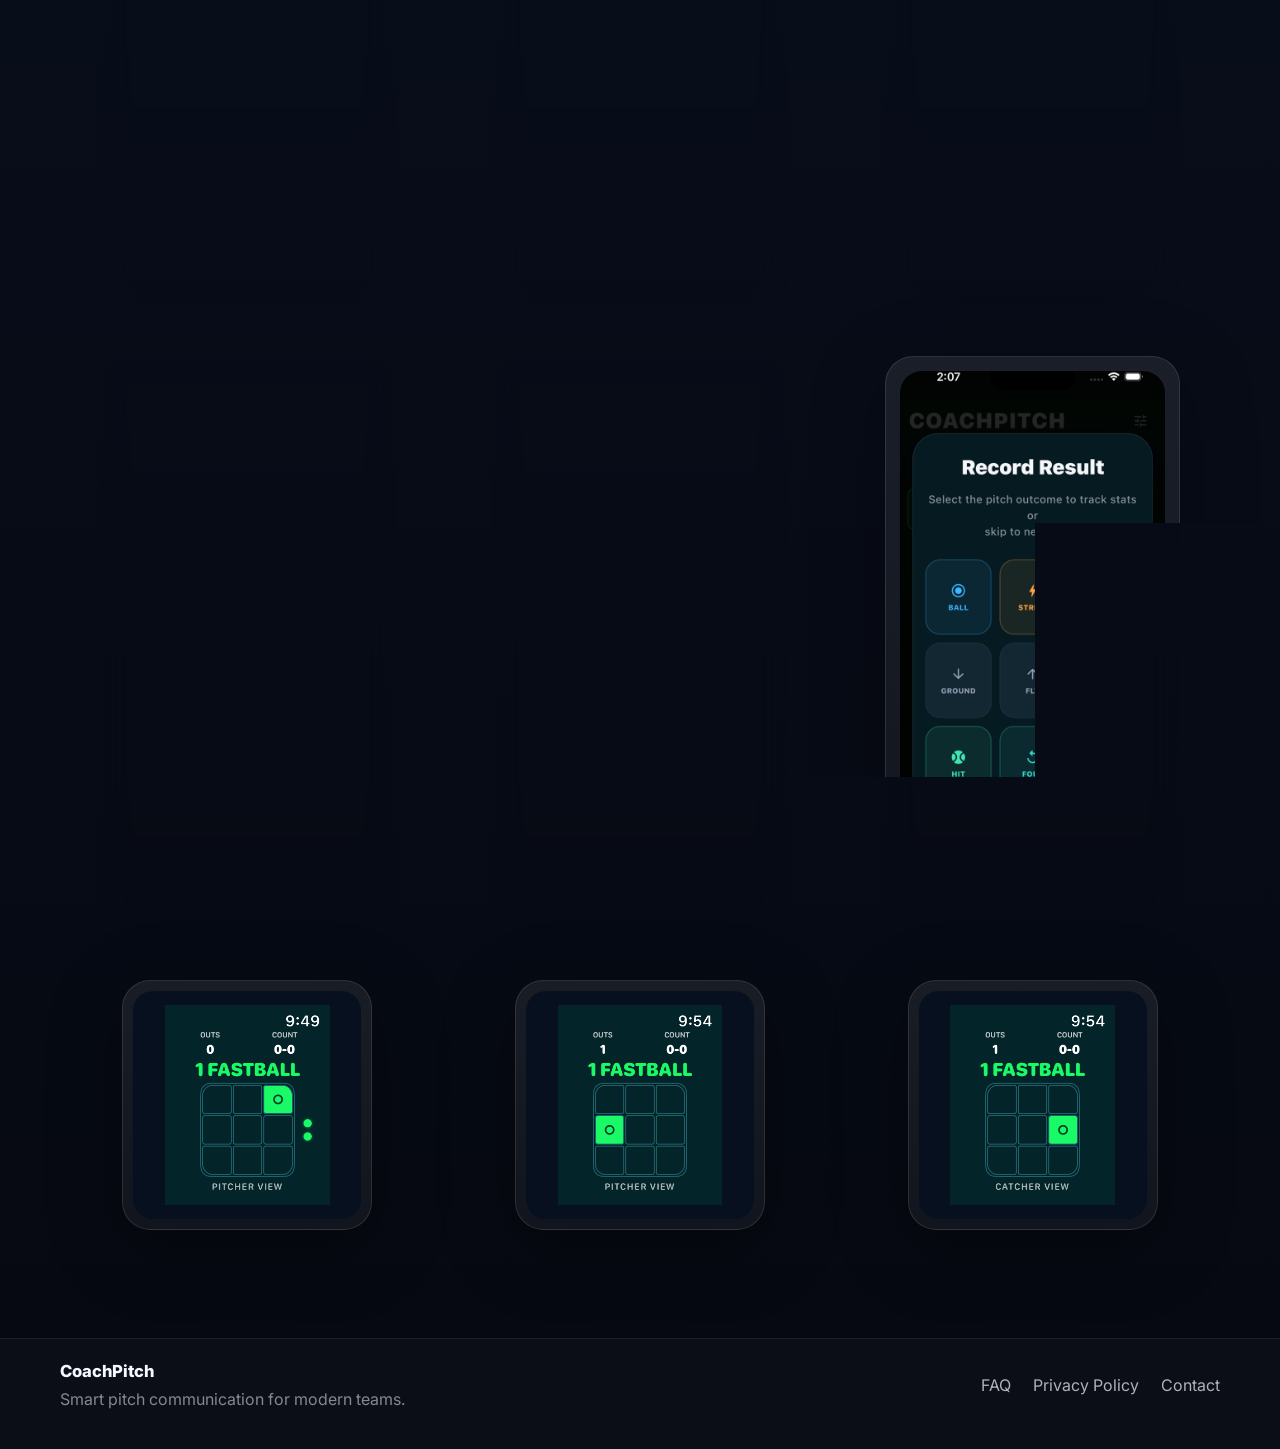
==== commit 2171e0c3: "Update index.html" ====
--- a/index.html
+++ b/index.html
@@ -154,7 +154,7 @@
               <span class="step-number">3</span>
               <div>
                 <h3>Receive</h3>
-                <p>Distribute pitch calls to each player's watch via bluetooth or the cloud</p>
+                <p>Throw the pitch distributed to each player's watch</p>
               </div>
             </article>
             <article class="step-card glass-panel">
